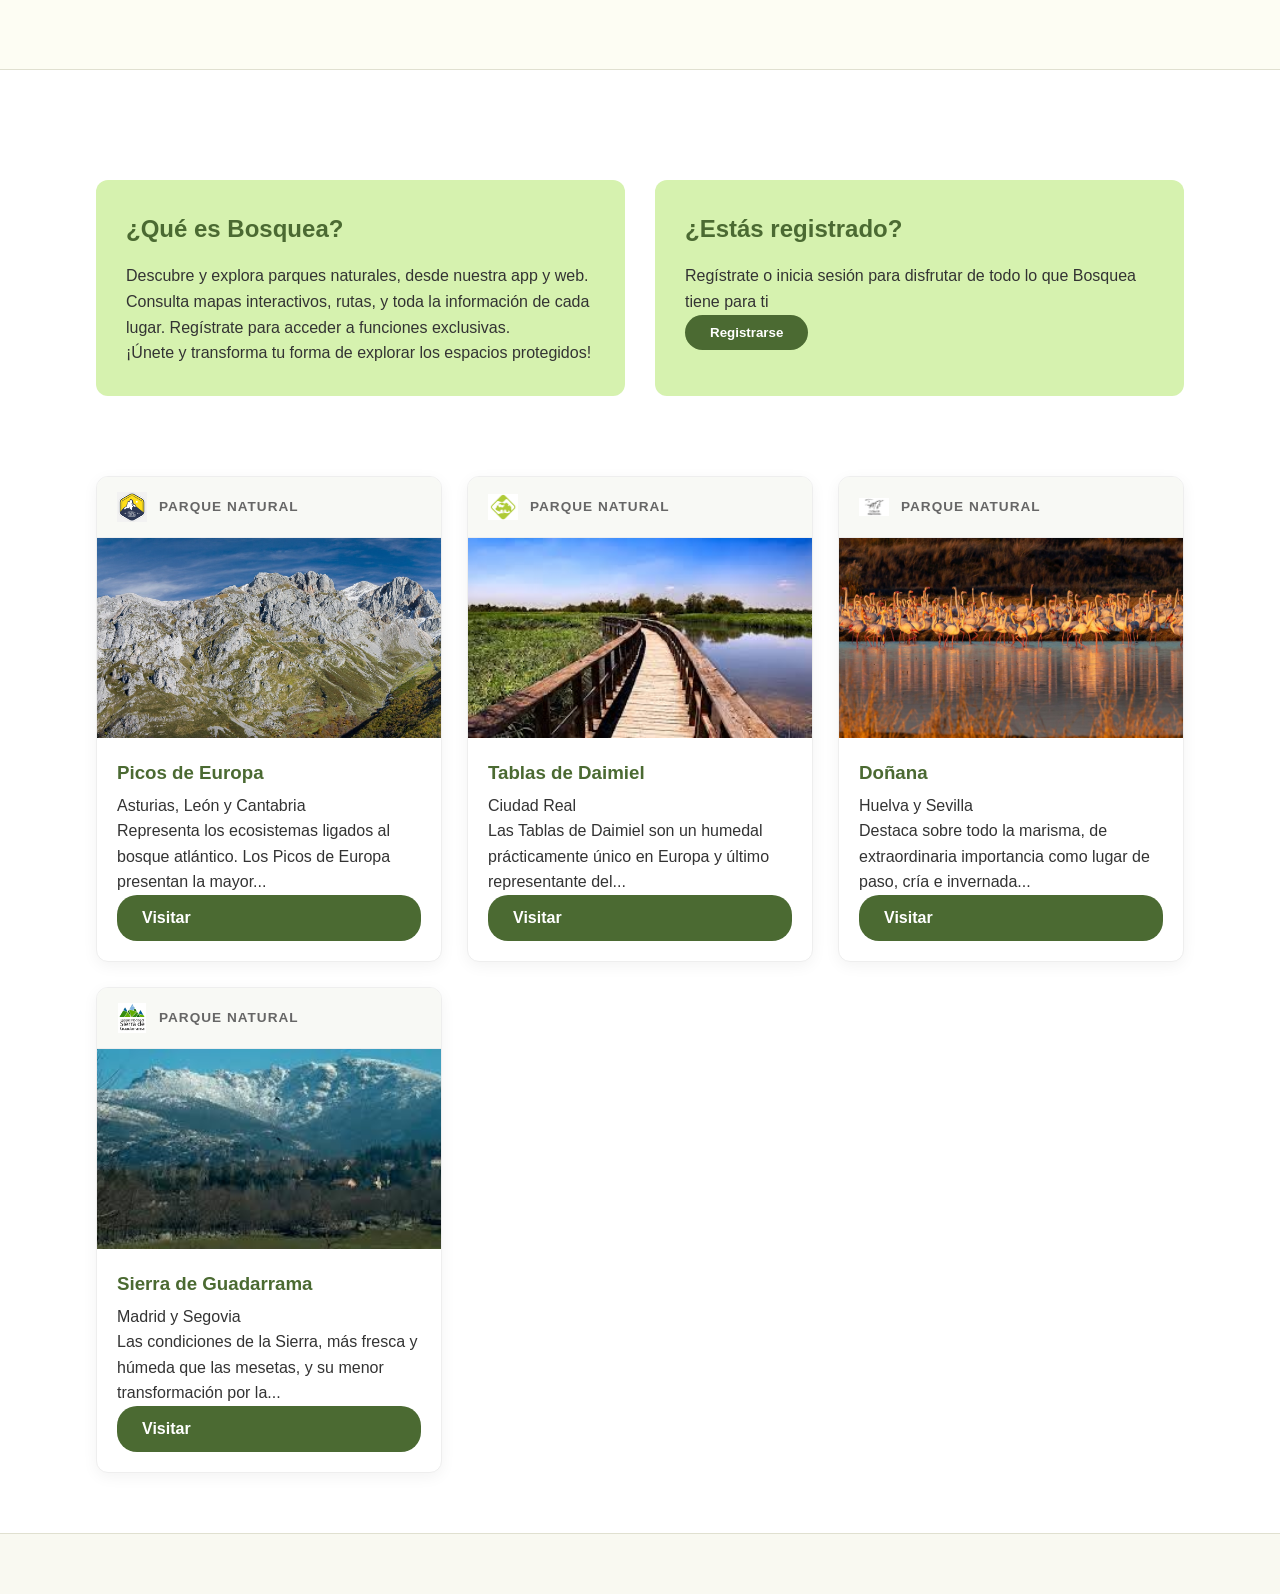
==== frontend/web/index.html @ e297b3a4 "Schema + README" ====
<!DOCTYPE html>
<html lang="es">
<head>
    <meta charset="UTF-8">
    <link rel="icon" type="image/png" href="./assets/img/logo.png">
    <meta name="viewport" content="width=device-width, initial-scale=1.0">
    <title>Bosquea - Inicio</title>
    <link rel="stylesheet" href="assets/css/style.css">
    <link rel="stylesheet" href="https://cdnjs.cloudflare.com/ajax/libs/font-awesome/6.0.0/css/all.min.css">
</head>
<body>

    <!-- El JS inyectará el contenido aquí -->
    <header class="main-header"></header>

    <!-- Contenedor donde se cargará el Hero -->
    <div class="hero-container"></div>

    <main class="content-wrapper">        

        <!-- SECCIÓN 2: INFO (Dos cajas verdes) -->
        <section class="info-container">
            <div class="info-box info-left">
                <h2>¿Qué es Bosquea?</h2>
                <p>Descubre y explora parques naturales, desde nuestra app y web. Consulta mapas interactivos, rutas, y toda la información de cada lugar. Regístrate para acceder a funciones exclusivas.</p>
                <p class="highlight">¡Únete y transforma tu forma de explorar los espacios protegidos!</p>
            </div>
            
            <div class="info-box info-right">
                <h2>¿Estás registrado?</h2>
                <p>Regístrate o inicia sesión para disfrutar de todo lo que Bosquea tiene para ti</p>
                <button class="btn-register" onclick="window.location.href='./pages/registro.html'">Registrarse</button>
            </div>
        </section>

        <!-- SECCIÓN 3: GRID DE PARQUES (Tarjetas) -->
        <section class="parks-grid">
            
            <!-- Tarjeta 1: Picos de Europa -->
            <article class="park-card" data-id="donana">
                <div class="card-header">
                    <img src="assets/img/icono_picosdeeuropa.png" alt="Icono" class="card-icon">
                    <span>Parque Natural</span>
                </div>
                <img src="./assets/img/Picos de Europa (1).jpeg" alt="Picos de Europa" class="park-img">
                <div class="card-body">
                    <h3>Picos de Europa</h3>
                    <p class="subtitle">Asturias, León y Cantabria</p>
                    <p class="excerpt">Representa los ecosistemas ligados al bosque atlántico. Los Picos de Europa presentan la mayor...</p>
                    <a href="pages/parque-detalle.html?id=donana" class="btn-visit">Visitar</a>
                </div>
            </article>

            <!-- Tarjeta 2: Tablas de Daimiel -->
            <article class="park-card" data-id="donana">
                <div class="card-header">
                    <img src="assets/img/icono_tablasdedaimiel.png" alt="Icono" class="card-icon">
                    <span>Parque Natural</span>
                </div>
                <img src="./assets/img/Tablas de Daimiel.jpeg" alt="Tablas de Daimiel" class="park-img">
                <div class="card-body">
                    <h3>Tablas de Daimiel</h3>
                    <p class="subtitle">Ciudad Real</p>
                    <p class="excerpt">Las Tablas de Daimiel son un humedal prácticamente único en Europa y último representante del...</p>
                    <a href="pages/parque-detalle.html?id=donana" class="btn-visit">Visitar</a>
                </div>
            </article>

            <!-- Tarjeta 3: Doñana -->
            <article class="park-card" data-id="donana">
                <div class="card-header">
                    <img src="assets/img/icono_doñana.png" alt="Icono" class="card-icon">
                    <span>Parque Natural</span>
                </div>
                <img src="./assets/img/Doñana.jpeg" alt="Doñana" class="park-img">
                <div class="card-body">
                    <h3>Doñana</h3>
                    <p class="subtitle">Huelva y Sevilla</p>
                    <p class="excerpt">Destaca sobre todo la marisma, de extraordinaria importancia como lugar de paso, cría e invernada...</p>
                    <a href="pages/parque-detalle.html?id=donana" class="btn-visit">Visitar</a>
                </div>
            </article>

            <!-- Tarjeta 4: Sierra de Guadarrama -->
            <article class="park-card" data-id="donana">
                <div class="card-header">
                    <img src="assets/img/icono_sierradeguadarrama.png" alt="Icono" class="card-icon">
                    <span>Parque Natural</span>
                </div>
                <img src="./assets/img/Sierra de Guadarrama.jpeg" alt="Sierra de Guadarrama" class="park-img">
                <div class="card-body">
                    <h3>Sierra de Guadarrama</h3>
                    <p class="subtitle">Madrid y Segovia</p>
                    <p class="excerpt">Las condiciones de la Sierra, más fresca y húmeda que las mesetas, y su menor transformación por la...</p>
                    <a href="pages/parque-detalle.html?id=donana" class="btn-visit">Visitar</a>
                </div>
            </article>

        </section>
    </main>

    <!-- El JS inyectará el contenido aquí -->
    <footer class="main-footer"></footer>

    <script src="assets/js/main.js"></script>
</body>
</html>
---- frontend/web/assets/css/style.css ----
/* =========================================
   1. VARIABLES Y CONFIGURACIÓN BASE
   ========================================= */
:root {
    /* Paleta de Colores - Bosquea */
    --green-dark: #4b6a32;      /* Botones y títulos */
    --green-medium: #6c8a4d;    /* Hover */
    --green-light: #d6f2af;     /* Cajas info */
    --ocre: #7a5901;            /* Detalles, pines y perfiles */
    --ocre-dark: #5d4401;       /* Hover ocre */
    --bg-crema: #fdfdf3;        /* Fondos secundarios */
    --bg-crema-dark: #e9ede0;   /* Fondos de sección */
    --bg-white: #ffffff;
    --text-main: #333;
    --text-muted: #666;
    
    /* Layout */
    --header-height: 70px;
    --max-width: 1600px;
    --border-radius: 12px;
    --shadow-soft: 0 4px 15px rgba(0,0,0,0.05);
}

* { 
    box-sizing: border-box; 
    margin: 0; 
    padding: 0; 
}

body {
    height: 100%;
    font-family: 'Segoe UI', Tahoma, Geneva, Verdana, sans-serif;
    background-color: var(--bg-white);
    color: var(--text-main);
    display: flex;
    flex-direction: column;
    min-height: 100vh;
    line-height: 1.6;
}

main {
    flex: 1 0 auto;
    /* Evita que el header fijo tape el inicio del contenido */
    margin-top: var(--header-height); 
    padding-bottom: 40px; /* Espacio de seguridad antes del footer */
}

/* Globales de enlaces y botones */
a { text-decoration: none; transition: 0.3s; }
button { cursor: pointer; transition: 0.3s; font-family: inherit; }

/* =========================================
   2. HEADER Y NAVEGACIÓN
   ========================================= */
.main-header {
    position: fixed;
    top: 0;
    width: 100%;
    height: var(--header-height);
    background: var(--bg-crema);
    display: flex;
    align-items: center;
    z-index: 1000;
    box-shadow: 0 2px 10px rgba(0,0,0,0.05);
    border-bottom: 1px solid #e0e0d0;
}

.header-container {
    width: 90%;
    max-width: var(--max-width);
    margin: 0 auto;
    display: flex;
    justify-content: space-between;
    align-items: center;
}

.logo {
    display: flex;
    align-items: center;
    gap: 15px;
}

.logo img {
    height: 90px;
    width: auto;
    background: white;
    border-radius: 50%;
    padding: 1px;
    box-shadow: 0 4px 8px rgba(0,0,0,0.1);
    transform: translateY(10px); /* Efecto logo sobresaliente */
    border: 2px solid var(--bg-crema);
}

.logo span {
    font-size: 2.2rem;
    font-weight: 300;
    letter-spacing: 4px;
    color: #444;
    text-transform: uppercase;
}

.nav-menu {
    display: flex;
    gap: 30px;
}

.nav-menu a {
    color: #555;
    font-weight: 500;
    display: flex;
    align-items: center;
    gap: 8px;
    font-size: 1.1rem;
}

.nav-menu a:hover, .nav-menu a.active {
    color: #000;
}

/* =========================================
   3. HERO Y BUSCADOR (REUTILIZABLE)
   ========================================= */
.hero-container {
    width: 80%;
    max-width: var(--max-width);
    margin: 100px auto 20px;
}

.hero-box {
    position: relative;
    width: 100%;
    height: 150px;
    background: linear-gradient(rgba(0,0,0,0.2), rgba(0,0,0,0.2)), 
                url('../img/background-hero.jpg') no-repeat center center/cover;
    border-radius: var(--border-radius);
    box-shadow: 0 10px 30px rgba(0,0,0,0.1);
    display: flex;
    justify-content: center;
    align-items: center;
    overflow: hidden;
}

/* Versión pequeña para páginas internas */
.hero-box.small-hero { height: 120px; }

.search-bar {
    background: white;
    width: 70%;
    max-width: 600px;
    padding: 12px 25px;
    border-radius: 10px;
    display: flex;
    align-items: center;
    gap: 15px;
    box-shadow: 0 4px 15px rgba(0,0,0,0.1);
}

.search-bar i { color: var(--green-dark); font-size: 1.2rem; }

.search-bar input {
    border: none;
    outline: none;
    width: 100%;
    font-size: 1.1rem;
    color: var(--text-muted);
}

/* =========================================
   4. COMPONENTES COMUNES (BOTONES Y GRIDS)
   ========================================= */
.content-wrapper {
    width: 85%;
    max-width: var(--max-width);
    margin: 0 auto;
    /* Añadimos un padding extra para que el contenido no toque los bordes en móviles */
    padding: 20px 0; 
}

.hero-container + .content-wrapper {
    margin-top: 0;
}

/* Botones principales */
.btn-primary, .btn-register, .btn-visit, .btn-view {
    background: var(--green-dark);
    color: white;
    border: none;
    padding: 10px 25px;
    border-radius: 20px;
    font-weight: 600;
    display: inline-block;
}

.btn-primary:hover, .btn-register:hover, .btn-visit:hover, .btn-view:hover {
    background: var(--green-medium);
}

/* Grid de Parques (Index) */
.parks-grid {
    display: grid;
    grid-template-columns: repeat(auto-fit, minmax(280px, 1fr));
    gap: 25px;
    padding: 40px 0;
}

.park-card {
    background: white;
    border-radius: var(--border-radius);
    overflow: hidden;
    box-shadow: var(--shadow-soft);
    border: 1px solid #eee;
    display: flex;
    flex-direction: column;
}

.park-img { width: 100%; height: 200px; object-fit: cover; }

.card-body { padding: 20px; flex-grow: 1; display: flex; flex-direction: column; }

.card-body h3 { color: var(--green-dark); margin-bottom: 5px; }

/* Ajuste de cabecera de tarjeta e iconos */
.card-header {
    padding: 15px 20px;
    display: flex;
    align-items: center;
    gap: 12px;
    background: #f8f9f5;
    border-bottom: 1px solid #eee;
}

.card-icon {
    width: 30px;  /* Tamaño controlado del logo */
    height: 30px;
    object-fit: contain;
}

.card-header span {
    font-size: 0.85rem;
    text-transform: uppercase;
    color: var(--text-muted);
    font-weight: 600;
    letter-spacing: 1px;
}

/* =========================================
   5. SECCIÓN INFO (INDEX)
   ========================================= */
.info-container {
    display: grid;
    grid-template-columns: 1fr 1fr;
    gap: 30px;
    padding: 40px 0;
}

.info-box {
    background: var(--green-light);
    padding: 30px;
    border-radius: var(--border-radius);
}

.info-box h2 { color: var(--green-dark); margin-bottom: 15px; }

/* =========================================
   SECCIÓN DETALLE DE PARQUE
   ========================================= */

/* Espaciado superior para que el header fixed no tape el título */
.detail-page {
    padding-top: 120px;
    padding-bottom: 60px;
}

.park-detail-container {
    background: var(--bg-white);
    padding: 20px;
}

/* Título con el estilo de la marca (Ocre) */
.detail-title {
    color: var(--ocre);
    font-size: 2.5rem;
    font-weight: 300;
    border-bottom: 3px solid var(--ocre);
    margin-bottom: 30px;
    padding-bottom: 10px;
    text-transform: uppercase;
    letter-spacing: 2px;
}

/* Contenedor de imagen principal */
.detail-image-container {
    width: 100%;
    height: 450px;
    border-radius: var(--border-radius);
    overflow: hidden;
    margin-bottom: 30px;
    box-shadow: var(--shadow-soft);
}

.detail-image-container img {
    width: 100%;
    height: 100%;
    object-fit: cover;
    transition: transform 0.5s ease;
}

.detail-image-container img:hover {
    transform: scale(1.02);
}

/* Texto de descripción */
.detail-description {
    font-size: 1.15rem;
    color: var(--text-main);
    line-height: 1.8;
    margin-bottom: 40px;
    text-align: justify;
}

/* Sección de Datos Técnicos */
.detail-data {
    background-color: var(--bg-crema);
    padding: 30px;
    border-radius: var(--border-radius);
    border-left: 5px solid var(--ocre);
}

.detail-data h2 {
    color: var(--green-dark);
    margin-bottom: 20px;
    font-size: 1.6rem;
}

/* Estilo de las listas de datos */
.data-list {
    list-style: none;
}

.data-list > li {
    margin-bottom: 15px;
    font-size: 1.05rem;
}

.data-list li strong {
    color: var(--ocre);
    font-weight: 600;
    margin-right: 5px;
}

/* Sub-listas (Superficie y Coordenadas) */
.data-list ul {
    list-style: none;
    margin-top: 8px;
    margin-left: 20px;
    padding-left: 15px;
    border-left: 1px dashed var(--ocre);
}

.data-list ul li {
    margin-bottom: 5px;
    position: relative;
}

.data-list ul li::before {
    content: "•";
    color: var(--ocre);
    position: absolute;
    left: -12px;
}

/* Responsivo para móviles en detalle */
@media (max-width: 768px) {
    .detail-title { font-size: 1.8rem; }
    .detail-image-container { height: 250px; }
    .detail-data { padding: 20px; }
}

/* =========================================
   6. MAPA INTERACTIVO (LEAFLET CUSTOM)
   ========================================= */
.map-section {
    width: 80%;
    max-width: var(--max-width);
    margin: 0 auto 80px;
    position: relative;
}

#map { height: 500px; border-radius: var(--border-radius); z-index: 1; }

.map-legend {
    position: absolute;
    top: 20px;
    right: 20px;
    width: 180px;
    z-index: 1000;
    background: rgba(255, 255, 255, 0.9);
    padding: 10px;
    border-radius: 8px;
    pointer-events: none;
    box-shadow: 0 2px 10px rgba(0,0,0,0.2);
}

/* Marcador personalizado de Bosquea */
.bosquea-marker { position: relative; display: flex; justify-content: center; }

.pin-shape {
    width: 30px;
    height: 30px;
    border-radius: 50% 50% 50% 0;
    background: var(--bg-crema);
    border: 3px solid var(--ocre);
    transform: rotate(-45deg);
}

.pin-number {
    position: absolute;
    top: 6px;
    width: 100%;
    text-align: center;
    color: var(--ocre);
    font-weight: bold;
    z-index: 5;
}

/* =========================================
   7. SECCIÓN RUTAS Y DETALLE
   ========================================= */
.route-item {
    background-color: var(--bg-crema);
    border: 1px solid #e2e2d0;
    border-radius: 8px;
    padding: 30px 40px;
    margin-bottom: 30px;
}

.route-title {
    color: #7a7a30;
    font-size: 1.8rem;
    margin-bottom: 25px;
}

.route-grid {
    display: grid;
    grid-template-columns: 1fr 1.2fr 1.5fr;
    gap: 20px;
}

/* Página Detalle de Parque */
.detail-page { padding-top: 120px; }

.detail-title {
    color: var(--ocre);
    font-size: 2.2rem;
    border-bottom: 3px solid var(--ocre);
    margin-bottom: 30px;
    padding-bottom: 10px;
}

.data-list li strong { text-decoration: underline; color: var(--ocre); }

/* =========================================
   8. PANEL DE PERFIL (DASHBOARD)
   ========================================= */

.profile-header {
    position: relative;
    width: 100%;
    margin-bottom: 50px; /* Espacio para que el avatar no pise el contenido inferior */
}

.profile-banner {
    height: 300px; /* Un poco más alta para lucir el paisaje */
    background-size: cover;
    background-position: center;
    border-radius: 8px; /* Pequeño redondeado como en la imagen */
    position: relative;
    display: flex;
    justify-content: center;
    align-items: center; /* Centra el nombre vertical y horizontalmente */
}

/* Capa oscura opcional para que el texto blanco se lea mejor si la foto es clara */
.profile-banner::before {
    content: "";
    position: absolute;
    top: 0; left: 0; width: 100%; height: 100%;
    background: rgba(0, 0, 0, 0.2); 
    border-radius: 8px;
}

.profile-username {
    position: relative;
    z-index: 2;
    color: white;
    font-size: 2.2rem;
    font-weight: 400;
    text-shadow: 0 2px 10px rgba(0,0,0,0.5); /* Sombra para legibilidad */
    letter-spacing: 1px;
    margin-bottom: 10px; /* Sube un poco el nombre para dejar hueco al avatar */
}

.profile-avatar-container {
    width: 160px; 
    height: 160px;
    position: absolute;
    bottom: -80px; /* Baja la mitad del círculo fuera del banner */
    left: 50%;
    transform: translateX(-50%); /* Centrado horizontal perfecto */
    border: 3px solid var(--green-dark); /* El borde verde de la imagen */
    border-radius: 50%;
    overflow: hidden;
    background: white;
    z-index: 10;
    box-shadow: 0 4px 15px rgba(0,0,0,0.2);
}

.profile-avatar {
    width: 100%;
    height: 100%;
    object-fit: cover;
    /* Si quieres el efecto blanco y negro de la imagen: */
    filter: grayscale(30%); 
}

.profile-dashboard {
    display: grid;
    grid-template-columns: 320px 1fr;
    gap: 30px;
    padding: 40px 0;
    width: 85%;
    max-width: var(--max-width);
    margin-top: 60px;
    margin: 0 auto;
}

.profile-sidebar {
    background-color: #e2e7d8;
    border-radius: 10px;
    padding: 20px 0;
    height: fit-content;
}

.sidebar-menu a {
    display: flex;
    align-items: center;
    padding: 20px 25px;
    color: var(--text-main);
    border-left: 5px solid transparent;
}

.sidebar-link {
    display: flex;
    align-items: center;
    padding: 15px 20px;
    color: var(--text-main);
    gap: 12px;
    position: relative;
}

.sidebar-link i.main-icon {
    width: 20px;
    text-align: center;
}

.sidebar-link .arrow-icon {
    margin-left: auto;
    font-size: 0.8rem;
    opacity: 0.5;
}

.sidebar-link.active {
    background: var(--bg-white);
    color: var(--ocre);
    border-left: 4px solid var(--ocre);
}

.sidebar-menu a.active {
    background-color: var(--bg-crema);
    color: var(--ocre);
    border-left: 5px solid var(--ocre);
    font-weight: 600;
}

.profile-content {
    background: var(--bg-crema-dark);
    border-radius: 10px;
    padding: 30px;
    min-height: 500px;
}

/* Comentarios del perfil */
.comment-item {
    display: flex;
    align-items: center;
    background-color: var(--bg-crema);
    border: 1px solid var(--ocre);
    border-radius: var(--border-radius);
    padding: 15px 25px;
    margin-bottom: 15px;
}

/* Lógica de visualización de secciones */
.content-section {
    display: none; /* Ocultas por defecto */
    animation: fadeInProfile 0.4s ease-out;
}

.content-section.active {
    display: block; /* Solo se ve la activa */
}

/* Cabeceras de sección dentro del perfil */
.section-header {
    display: flex;
    justify-content: space-between;
    align-items: center;
    margin-bottom: 25px;
    border-bottom: 2px solid var(--green-light);
    padding-bottom: 10px;
}

.count-badge {
    background: var(--green-dark);
    color: white;
    padding: 4px 12px;
    border-radius: 15px;
    font-size: 0.9rem;
}

/* Mini Cards de Deseados/Visitados */
.mini-parks-grid {
    display: grid;
    grid-template-columns: repeat(auto-fill, minmax(240px, 1fr));
    gap: 20px;
}

.mini-park-card {
    background: white;
    border-radius: 10px;
    overflow: hidden;
    box-shadow: 0 2px 8px rgba(0,0,0,0.06);
}

.card-img-wrapper img {
    width: 100%;
    height: 120px;
    object-fit: cover;
}

.card-info { padding: 15px; }
.card-info h3 { font-size: 1.1rem; color: var(--green-dark); }
.card-info p { font-size: 0.85rem; color: var(--text-muted); margin-bottom: 10px; }

.card-actions {
    display: flex;
    justify-content: space-between;
    align-items: center;
}

.btn-remove {
    background: none;
    border: none;
    color: #cc0000;
    font-size: 1.1rem;
    transition: 0.2s;
}

.btn-remove:hover { transform: scale(1.2); }

/* =========================================
   9. FORMULARIOS (REGISTRO Y REPORTES)
   ========================================= */

/* Fondo general para la página de registro */
.register-bg {
    background-color: var(--bg-crema-dark);
    display: flex;
    justify-content: center;
    padding: 60px 0;
}

/* Tarjeta contenedora */
.register-card {
    background: var(--bg-crema);
    width: 95%;
    max-width: 900px;
    padding: 50px;
    border-radius: var(--border-radius);
    box-shadow: var(--shadow-soft);
}

.register-title {
    color: var(--green-dark);
    text-align: center;
    margin-bottom: 40px;
    font-size: 2.2rem;
}

/* Estructura en Grid para el Registro */
.grid-form {
    display: grid;
    grid-template-columns: 1fr 1fr;
    gap: 20px 40px;
}

.form-group {
    display: flex;
    flex-direction: column;
    gap: 8px;
    margin-bottom: 15px;
}

.form-group label {
    font-weight: 600;
    color: var(--text-main);
}

/* Campos de entrada con Iconos */
.input-container, .input-with-icon {
    position: relative;
    display: flex;
    align-items: center;
}

.input-container input, 
.input-with-icon input, 
.report-form textarea {
    width: 100%;
    padding: 12px 15px 12px 50px; /* Espacio para el icono a la izquierda */
    border: 1px solid var(--ocre);
    border-radius: 8px;
    font-size: 1rem;
    background-color: white;
    transition: border-color 0.3s;
}

.input-container input:focus, .report-form textarea:focus {
    outline: none;
    border-color: var(--green-dark);
}

/* Posicionamiento de iconos */
.input-icon, .input-with-icon i {
    position: absolute;
    left: 15px;
    color: var(--ocre);
    font-size: 1.2rem;
    pointer-events: none;
}

/* Icono del ojo (Password) - Se posiciona a la derecha */
.eye-icon {
    position: absolute;
    right: 15px;
    color: var(--ocre);
    cursor: pointer;
    z-index: 5;
}

/* Zona de Subida de Archivos (Drag & Drop) */
.drop-zone, .file-drop-area {
    border: 2px dashed var(--ocre);
    border-radius: 12px;
    padding: 30px;
    text-align: center;
    background: white;
    transition: 0.3s;
    cursor: pointer;
}

.drop-zone:hover, .file-drop-area:hover {
    background: var(--bg-crema-dark);
    border-color: var(--green-dark);
}

.drop-zone i, .file-drop-area i {
    font-size: 2.5rem;
    color: var(--ocre);
    margin-bottom: 10px;
}

/* Botones */
.btn-submit-report, .btn-submit-register {
    grid-column: span 2; /* En el registro ocupa las dos columnas */
    width: 100%;
    background-color: var(--ocre);
    color: white;
    border: none;
    padding: 16px;
    border-radius: 12px;
    font-size: 1.2rem;
    font-weight: 600;
    cursor: pointer;
    margin-top: 20px;
    transition: 0.3s;
}

.btn-submit-report:hover, .btn-submit-register:hover {
    background-color: var(--ocre-dark);
    transform: translateY(-2px);
}

/* Ocupar fila completa en el grid */
.full-row {
    grid-column: span 2;
}

/* =========================================
   10. FOOTER Y RESPONSIVE
   ========================================= */
.main-footer {
    padding: 30px 5%;
    background-color: #f9f9f1;
    border-top: 1px solid #e0e0d0;
}

.footer-container {
    max-width: 1200px;
    margin: 0 auto;
    display: flex;
    justify-content: space-between;
    align-items: center;
}

/* --- MEDIA QUERIES OPTIMIZADAS --- */
@media (max-width: 1024px) {
    .info-container, .profile-dashboard { grid-template-columns: 1fr; }
    .route-grid { grid-template-columns: 1fr 1fr; }
}

@media (max-width: 768px) {
    .header-container { flex-direction: column; gap: 15px; }
    .main-header { height: auto; padding: 15px 0; position: relative; }
    .nav-menu { gap: 15px; flex-wrap: wrap; justify-content: center; }
    .hero-container { width: 95%; margin-top: 20px; }
    .grid-form { grid-template-columns: 1fr; }
    .footer-container { flex-direction: column; text-align: center; gap: 30px; }
    .grid-form { grid-template-columns: 1fr; }
    .full-row, .btn-submit-register { grid-column: span 1; }
    .register-card { padding: 30px 20px; }
}

@keyframes fadeInProfile {
    from { opacity: 0; transform: translateY(10px); }
    to { opacity: 1; transform: translateY(0); }
}
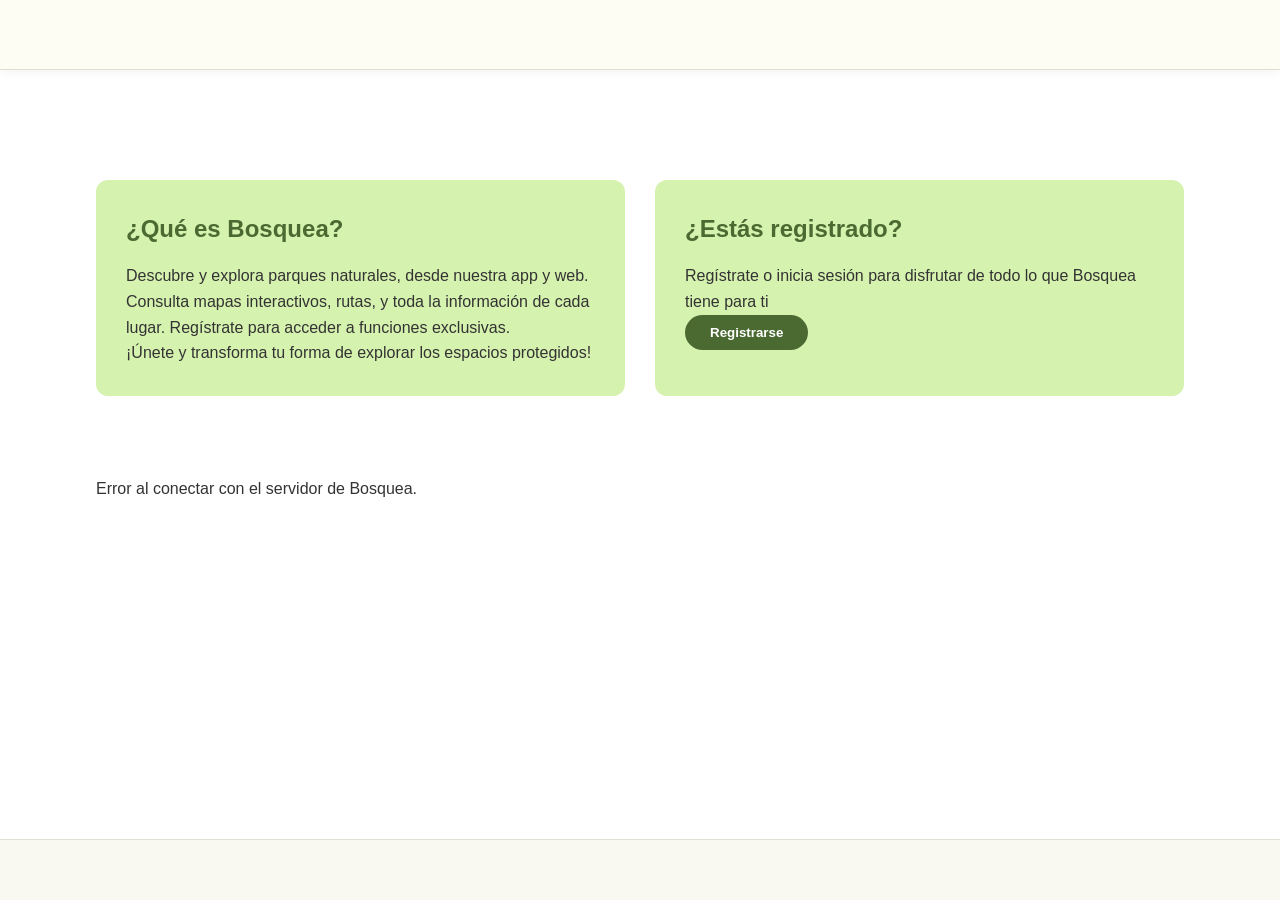
==== commit 4eb04a11: "WEB dinamica + Movil con API" ====
--- a/frontend/web/index.html
+++ b/frontend/web/index.html
@@ -1,5 +1,6 @@
 <!DOCTYPE html>
 <html lang="es">
+
 <head>
     <meta charset="UTF-8">
     <link rel="icon" type="image/png" href="./assets/img/logo.png">
@@ -8,6 +9,7 @@
     <link rel="stylesheet" href="assets/css/style.css">
     <link rel="stylesheet" href="https://cdnjs.cloudflare.com/ajax/libs/font-awesome/6.0.0/css/all.min.css">
 </head>
+
 <body>
 
     <!-- El JS inyectará el contenido aquí -->
@@ -16,16 +18,17 @@
     <!-- Contenedor donde se cargará el Hero -->
     <div class="hero-container"></div>
 
-    <main class="content-wrapper">        
+    <main class="content-wrapper">
 
         <!-- SECCIÓN 2: INFO (Dos cajas verdes) -->
         <section class="info-container">
             <div class="info-box info-left">
                 <h2>¿Qué es Bosquea?</h2>
-                <p>Descubre y explora parques naturales, desde nuestra app y web. Consulta mapas interactivos, rutas, y toda la información de cada lugar. Regístrate para acceder a funciones exclusivas.</p>
+                <p>Descubre y explora parques naturales, desde nuestra app y web. Consulta mapas interactivos, rutas, y
+                    toda la información de cada lugar. Regístrate para acceder a funciones exclusivas.</p>
                 <p class="highlight">¡Únete y transforma tu forma de explorar los espacios protegidos!</p>
             </div>
-            
+
             <div class="info-box info-right">
                 <h2>¿Estás registrado?</h2>
                 <p>Regístrate o inicia sesión para disfrutar de todo lo que Bosquea tiene para ti</p>
@@ -34,74 +37,17 @@
         </section>
 
         <!-- SECCIÓN 3: GRID DE PARQUES (Tarjetas) -->
-        <section class="parks-grid">
-            
-            <!-- Tarjeta 1: Picos de Europa -->
-            <article class="park-card" data-id="donana">
-                <div class="card-header">
-                    <img src="assets/img/icono_picosdeeuropa.png" alt="Icono" class="card-icon">
-                    <span>Parque Natural</span>
-                </div>
-                <img src="./assets/img/Picos de Europa (1).jpeg" alt="Picos de Europa" class="park-img">
-                <div class="card-body">
-                    <h3>Picos de Europa</h3>
-                    <p class="subtitle">Asturias, León y Cantabria</p>
-                    <p class="excerpt">Representa los ecosistemas ligados al bosque atlántico. Los Picos de Europa presentan la mayor...</p>
-                    <a href="pages/parque-detalle.html?id=donana" class="btn-visit">Visitar</a>
-                </div>
-            </article>
+        <section class="parques-grid" id="contenedor-parques">
+            <p class="loading">Cargando parques naturales...</p>
+        </section>
 
-            <!-- Tarjeta 2: Tablas de Daimiel -->
-            <article class="park-card" data-id="donana">
-                <div class="card-header">
-                    <img src="assets/img/icono_tablasdedaimiel.png" alt="Icono" class="card-icon">
-                    <span>Parque Natural</span>
-                </div>
-                <img src="./assets/img/Tablas de Daimiel.jpeg" alt="Tablas de Daimiel" class="park-img">
-                <div class="card-body">
-                    <h3>Tablas de Daimiel</h3>
-                    <p class="subtitle">Ciudad Real</p>
-                    <p class="excerpt">Las Tablas de Daimiel son un humedal prácticamente único en Europa y último representante del...</p>
-                    <a href="pages/parque-detalle.html?id=donana" class="btn-visit">Visitar</a>
-                </div>
-            </article>
-
-            <!-- Tarjeta 3: Doñana -->
-            <article class="park-card" data-id="donana">
-                <div class="card-header">
-                    <img src="assets/img/icono_doñana.png" alt="Icono" class="card-icon">
-                    <span>Parque Natural</span>
-                </div>
-                <img src="./assets/img/Doñana.jpeg" alt="Doñana" class="park-img">
-                <div class="card-body">
-                    <h3>Doñana</h3>
-                    <p class="subtitle">Huelva y Sevilla</p>
-                    <p class="excerpt">Destaca sobre todo la marisma, de extraordinaria importancia como lugar de paso, cría e invernada...</p>
-                    <a href="pages/parque-detalle.html?id=donana" class="btn-visit">Visitar</a>
-                </div>
-            </article>
-
-            <!-- Tarjeta 4: Sierra de Guadarrama -->
-            <article class="park-card" data-id="donana">
-                <div class="card-header">
-                    <img src="assets/img/icono_sierradeguadarrama.png" alt="Icono" class="card-icon">
-                    <span>Parque Natural</span>
-                </div>
-                <img src="./assets/img/Sierra de Guadarrama.jpeg" alt="Sierra de Guadarrama" class="park-img">
-                <div class="card-body">
-                    <h3>Sierra de Guadarrama</h3>
-                    <p class="subtitle">Madrid y Segovia</p>
-                    <p class="excerpt">Las condiciones de la Sierra, más fresca y húmeda que las mesetas, y su menor transformación por la...</p>
-                    <a href="pages/parque-detalle.html?id=donana" class="btn-visit">Visitar</a>
-                </div>
-            </article>
-
-        </section>
     </main>
 
     <!-- El JS inyectará el contenido aquí -->
     <footer class="main-footer"></footer>
 
-    <script src="assets/js/main.js"></script>
+    <script src="./assets/js/main.js"></script>
+    <script src="./assets/js/parques.js"></script>
 </body>
+
 </html>
--- a/frontend/web/assets/css/style.css
+++ b/frontend/web/assets/css/style.css
@@ -131,7 +131,7 @@
     width: 100%;
     height: 150px;
     background: linear-gradient(rgba(0,0,0,0.2), rgba(0,0,0,0.2)), 
-                url('../img/background-hero.jpg') no-repeat center center/cover;
+                url('https://raw.githubusercontent.com/MssMunroe/Bosquea/refs/heads/main/frontend/web/assets/img/background-hero.jpg') no-repeat center center/cover;
     border-radius: var(--border-radius);
     box-shadow: 0 10px 30px rgba(0,0,0,0.1);
     display: flex;
@@ -196,7 +196,7 @@
 }
 
 /* Grid de Parques (Index) */
-.parks-grid {
+.parques-grid {
     display: grid;
     grid-template-columns: repeat(auto-fit, minmax(280px, 1fr));
     gap: 25px;
@@ -628,8 +628,88 @@
     font-size: 0.9rem;
 }
 
+.login-wrapper {
+    display: flex;
+    justify-content: center;
+    align-items: center;
+    
+    /* AJUSTE AQUÍ: Dale espacio respecto al techo */
+    min-height: calc(100vh - 80px); /* 80px suele ser la altura media de un header */
+    padding-top: 80px; 
+    
+    background-color: #f9fbf7;
+    box-sizing: border-box; /* Importante para que el padding no sume tamaño extra */
+}
+
+.login-box {
+    width: 100%;
+    max-width: 350px;
+    text-align: center;
+}
+
+.input-group {
+    display: flex;
+    align-items: center;
+    background: white;
+    border: 2px solid #6b8e61; /* Verde de la imagen */
+    border-radius: 30px;
+    padding: 12px 20px;
+    margin-bottom: 20px;
+}
+
+.input-group i {
+    color: #6b8e61;
+    margin-right: 15px;
+}
+
+.input-group input {
+    border: none;
+    outline: none;
+    width: 100%;
+    font-size: 16px;
+    color: #555;
+}
+
+.btn-login-main {
+    background-color: #4b6a32; /* Verde oscuro del botón */
+    color: white;
+    width: 100%;
+    padding: 15px;
+    border-radius: 35px;
+    border: none;
+    font-size: 18px;
+    font-weight: bold;
+    cursor: pointer;
+    margin-top: 10px;
+}
+
+.divider {
+    display: flex;
+    align-items: center;
+    margin: 30px 0;
+}
+
+.divider::before, .divider::after {
+    content: "";
+    flex: 1;
+    height: 1px;
+    background: #ccc;
+}
+
+.divider span {
+    padding: 0 10px;
+    color: #888;
+}
+
+.social-icons i {
+    font-size: 30px;
+    margin: 0 15px;
+    color: #4b6a32;
+    cursor: pointer;
+}
+
 /* Mini Cards de Deseados/Visitados */
-.mini-parks-grid {
+.mini-parques-grid {
     display: grid;
     grid-template-columns: repeat(auto-fill, minmax(240px, 1fr));
     gap: 20px;
@@ -658,15 +738,30 @@
     align-items: center;
 }
 
-.btn-remove {
+.logout-style {
+    margin-top: auto; /* Empuja el botón hacia abajo si el sidebar es flex */
+    color: #d9534f !important; /* Color rojizo para indicar salida */
+    border: none;
     background: none;
-    border: none;
-    color: #cc0000;
-    font-size: 1.1rem;
-    transition: 0.2s;
-}
-
-.btn-remove:hover { transform: scale(1.2); }
+    width: 100%;
+    cursor: pointer;
+    text-align: left;
+    padding: 15px 20px;
+    display: flex;
+    align-items: center;
+    font-family: inherit;
+    font-size: inherit;
+}
+
+.logout-style:hover {
+    background-color: #fff1f0; /* Un fondo rosado suave al pasar el ratón */
+    color: #c9302c !important;
+}
+
+.sidebar-footer {
+    border-top: 1px solid #eee;
+    margin-top: 20px;
+}
 
 /* =========================================
    9. FORMULARIOS (REGISTRO Y REPORTES)
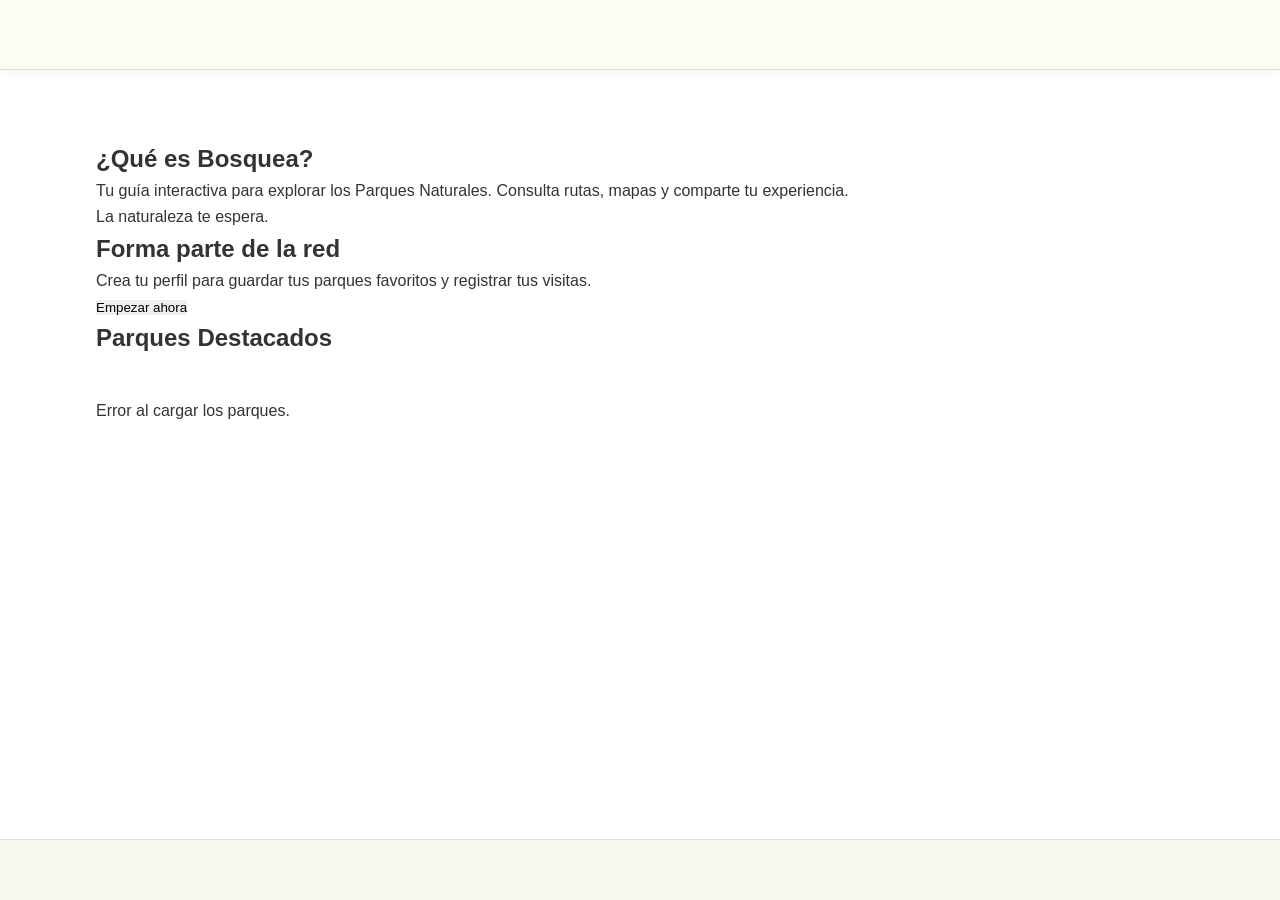
==== commit f85c59d1: "WEB totalmente dinamica" ====
--- a/frontend/web/index.html
+++ b/frontend/web/index.html
@@ -1,53 +1,42 @@
 <!DOCTYPE html>
 <html lang="es">
-
 <head>
     <meta charset="UTF-8">
-    <link rel="icon" type="image/png" href="./assets/img/logo.png">
     <meta name="viewport" content="width=device-width, initial-scale=1.0">
-    <title>Bosquea - Inicio</title>
+    <title>Bosquea - Explora la Naturaleza</title>
+    <link rel="icon" type="image/png" href="https://raw.githubusercontent.com/MssMunroe/Bosquea/refs/heads/main/frontend/web/assets/img/logo.png">
     <link rel="stylesheet" href="assets/css/style.css">
     <link rel="stylesheet" href="https://cdnjs.cloudflare.com/ajax/libs/font-awesome/6.0.0/css/all.min.css">
 </head>
-
 <body>
 
-    <!-- El JS inyectará el contenido aquí -->
     <header class="main-header"></header>
-
-    <!-- Contenedor donde se cargará el Hero -->
     <div class="hero-container"></div>
 
     <main class="content-wrapper">
-
-        <!-- SECCIÓN 2: INFO (Dos cajas verdes) -->
-        <section class="info-container">
-            <div class="info-box info-left">
+        <section class="info-section">
+            <div class="info-box info-intro">
                 <h2>¿Qué es Bosquea?</h2>
-                <p>Descubre y explora parques naturales, desde nuestra app y web. Consulta mapas interactivos, rutas, y
-                    toda la información de cada lugar. Regístrate para acceder a funciones exclusivas.</p>
-                <p class="highlight">¡Únete y transforma tu forma de explorar los espacios protegidos!</p>
+                <p>Tu guía interactiva para explorar los Parques Naturales. Consulta rutas, mapas y comparte tu experiencia.</p>
+                <p class="highlight">La naturaleza te espera.</p>
             </div>
 
-            <div class="info-box info-right">
-                <h2>¿Estás registrado?</h2>
-                <p>Regístrate o inicia sesión para disfrutar de todo lo que Bosquea tiene para ti</p>
-                <button class="btn-register" onclick="window.location.href='./pages/registro.html'">Registrarse</button>
+            <div class="info-box info-cta">
+                <h2>Forma parte de la red</h2>
+                <p>Crea tu perfil para guardar tus parques favoritos y registrar tus visitas.</p>
+                <button class="btn-main-action" onclick="window.location.href='./pages/registro.html'">Empezar ahora</button>
             </div>
         </section>
 
-        <!-- SECCIÓN 3: GRID DE PARQUES (Tarjetas) -->
+        <h2 class="section-title">Parques Destacados</h2>
         <section class="parques-grid" id="contenedor-parques">
-            <p class="loading">Cargando parques naturales...</p>
+            <p class="loading">Buscando parques...</p>
         </section>
-
     </main>
 
-    <!-- El JS inyectará el contenido aquí -->
     <footer class="main-footer"></footer>
 
     <script src="./assets/js/main.js"></script>
     <script src="./assets/js/parques.js"></script>
 </body>
-
 </html>
--- a/frontend/web/assets/css/style.css
+++ b/frontend/web/assets/css/style.css
@@ -1,34 +1,21 @@
 /* =========================================
-   1. VARIABLES Y CONFIGURACIÓN BASE
+   1. CONFIGURACIÓN BASE Y VARIABLES
    ========================================= */
 :root {
-    /* Paleta de Colores - Bosquea */
-    --green-dark: #4b6a32;      /* Botones y títulos */
-    --green-medium: #6c8a4d;    /* Hover */
-    --green-light: #d6f2af;     /* Cajas info */
-    --ocre: #7a5901;            /* Detalles, pines y perfiles */
-    --ocre-dark: #5d4401;       /* Hover ocre */
-    --bg-crema: #fdfdf3;        /* Fondos secundarios */
-    --bg-crema-dark: #e9ede0;   /* Fondos de sección */
-    --bg-white: #ffffff;
-    --text-main: #333;
-    --text-muted: #666;
+    /* Paleta de Colores */
+    --green-dark: #4b6a32;      --green-medium: #6c8a4d;    --green-light: #d6f2af;
+    --ocre: #7a5901;            --ocre-dark: #5d4401;       --bg-crema: #fdfdf3;
+    --bg-crema-dark: #e9ede0;   --bg-white: #ffffff;
+    --text-main: #333;          --text-muted: #666;
     
     /* Layout */
-    --header-height: 70px;
-    --max-width: 1600px;
-    --border-radius: 12px;
-    --shadow-soft: 0 4px 15px rgba(0,0,0,0.05);
-}
-
-* { 
-    box-sizing: border-box; 
-    margin: 0; 
-    padding: 0; 
-}
+    --header-height: 70px;      --max-width: 1600px;
+    --border-radius: 12px;      --shadow-soft: 0 4px 15px rgba(0,0,0,0.05);
+}
+
+* { box-sizing: border-box; margin: 0; padding: 0; }
 
 body {
-    height: 100%;
     font-family: 'Segoe UI', Tahoma, Geneva, Verdana, sans-serif;
     background-color: var(--bg-white);
     color: var(--text-main);
@@ -40,900 +27,485 @@
 
 main {
     flex: 1 0 auto;
-    /* Evita que el header fijo tape el inicio del contenido */
     margin-top: var(--header-height); 
-    padding-bottom: 40px; /* Espacio de seguridad antes del footer */
-}
-
-/* Globales de enlaces y botones */
+    padding-bottom: 40px;
+}
+
 a { text-decoration: none; transition: 0.3s; }
-button { cursor: pointer; transition: 0.3s; font-family: inherit; }
-
-/* =========================================
-   2. HEADER Y NAVEGACIÓN
+button { cursor: pointer; transition: 0.3s; font-family: inherit; border: none; }
+
+/* =========================================
+   2. NAVEGACIÓN (HEADER)
    ========================================= */
 .main-header {
     position: fixed;
-    top: 0;
-    width: 100%;
-    height: var(--header-height);
+    top: 0; width: 100%; height: var(--header-height);
     background: var(--bg-crema);
-    display: flex;
-    align-items: center;
+    display: flex; align-items: center;
     z-index: 1000;
     box-shadow: 0 2px 10px rgba(0,0,0,0.05);
     border-bottom: 1px solid #e0e0d0;
+    transition: all 0.3s ease;
+}
+
+.main-header.scrolled {
+    background: rgba(255, 255, 255, 0.95);
+    box-shadow: 0 4px 15px rgba(0,0,0,0.1);
+    padding: 10px 0; /* Un poco más estrecho al hacer scroll */
 }
 
 .header-container {
-    width: 90%;
-    max-width: var(--max-width);
-    margin: 0 auto;
+    width: 90%; max-width: var(--max-width); margin: 0 auto;
+    display: flex; justify-content: space-between; align-items: center;
+}
+
+.logo { display: flex; align-items: center; gap: 15px; }
+.logo img {
+    height: 90px; background: white; border-radius: 50%; padding: 1px;
+    box-shadow: 0 4px 8px rgba(0,0,0,0.1); transform: translateY(10px);
+    border: 2px solid var(--bg-crema);
+}
+
+.logo span {
+    font-size: 2.2rem; font-weight: 300; letter-spacing: 4px;
+    color: #444; text-transform: uppercase;
+}
+
+.nav-menu { display: flex; gap: 30px; }
+.nav-menu a {
+    color: #555; font-weight: 500; display: flex; align-items: center; gap: 8px;
+}
+.nav-menu a:hover, .nav-menu a.active { color: #000; }
+
+/* =========================================
+   3. COMPONENTES REUTILIZABLES (HERO, BOTONES, INPUTS)
+   ========================================= */
+/* Hero & Search */
+.hero-container { width: 80%; max-width: var(--max-width); margin: 100px auto 20px; }
+.hero-box {
+    position: relative; width: 100%; height: 150px;
+    background: linear-gradient(rgba(0,0,0,0.2), rgba(0,0,0,0.2)), 
+                url('https://raw.githubusercontent.com/MssMunroe/Bosquea/refs/heads/main/frontend/web/assets/img/background-hero.jpg') no-repeat center center/cover;
+    border-radius: var(--border-radius); display: flex; justify-content: center; align-items: center;
+}
+.hero-box.small-hero { height: 120px; }
+
+.search-bar {
+    background: white; width: 70%; max-width: 600px; padding: 12px 25px;
+    border-radius: 10px; display: flex; align-items: center; gap: 15px;
+    box-shadow: 0 4px 15px rgba(0,0,0,0.1);
+}
+.search-bar input { border: none; outline: none; width: 100%; font-size: 1.1rem; }
+
+/* Botones */
+.btn-primary, .btn-register, .btn-visit, .btn-view {
+    background: var(--green-dark); color: white;
+    padding: 10px 25px; border-radius: 20px; font-weight: 600; display: inline-block;
+}
+.btn-primary:hover, .btn-register:hover, .btn-visit:hover, .btn-view:hover { background: var(--green-medium); }
+
+.btn-submit-main {
+    background-color: var(--ocre); color: white; width: 100%;
+    padding: 16px; border-radius: 12px; font-size: 1.2rem; font-weight: 600;
+}
+.btn-submit-main:hover { background-color: var(--ocre-dark); transform: translateY(-2px); }
+
+/* Inputs con Icono */
+.input-with-icon { position: relative; display: flex; align-items: center; }
+.input-with-icon input {
+    width: 100%; padding: 12px 15px 12px 50px;
+    border: 1px solid var(--ocre); border-radius: 8px; background: white;
+}
+.input-with-icon i:not(.eye-icon) { position: absolute; left: 15px; color: var(--ocre); }
+.eye-icon { position: absolute; right: 15px; color: var(--ocre); cursor: pointer; }
+
+/* =========================================
+   4. GRIDS Y TARJETAS (PARQUES)
+   ========================================= */
+.content-wrapper { width: 85%; max-width: var(--max-width); margin: 0 auto; padding: 20px 0; }
+
+.parques-grid {
+    display: grid; grid-template-columns: repeat(auto-fit, minmax(280px, 1fr));
+    gap: 25px; padding: 40px 0;
+}
+
+.park-card {
+    background: white; border-radius: var(--border-radius); overflow: hidden;
+    box-shadow: var(--shadow-soft); border: 1px solid #eee; display: flex; flex-direction: column;
+}
+
+.park-img { width: 100%; height: 200px; object-fit: cover; }
+.card-body { padding: 20px; flex-grow: 1; }
+.card-header {
+    padding: 15px 20px; display: flex; align-items: center; gap: 12px;
+    background: #f8f9f5; border-bottom: 1px solid #eee;
+}
+.card-icon { width: 30px; height: 30px; object-fit: contain; }
+
+/* Favoritos */
+.fav-button { background: none; font-size: 1.8rem; color: #ccc; }
+.fav-button:hover { transform: scale(1.2); }
+#heart-icon.fas { color: #e74c3c; }
+#heart-icon.active { animation: pulse 0.3s linear; }
+
+@keyframes pulse { 50% { transform: scale(1.4); } }
+
+/* =========================================
+   5. DETALLE DE PARQUE Y RUTAS
+   ========================================= */
+.detail-page { padding-top: 120px; padding-bottom: 60px; }
+
+.detail-title {
+    color: var(--ocre); font-size: 2.5rem; font-weight: 300;
+    border-bottom: 3px solid var(--ocre); margin-bottom: 30px;
+    text-transform: uppercase; letter-spacing: 2px;
+}
+
+.detail-image-container {
+    width: 100%; height: 450px; border-radius: var(--border-radius);
+    overflow: hidden; margin-bottom: 30px; box-shadow: var(--shadow-soft);
+}
+.detail-image-container img { width: 100%; height: 100%; object-fit: cover; transition: 0.5s; }
+
+.detail-data {
+    background-color: var(--bg-crema); padding: 30px;
+    border-radius: var(--border-radius); border-left: 5px solid var(--ocre);
+}
+
+.data-list { list-style: none; }
+.data-list li strong { color: var(--ocre); font-weight: 600; text-decoration: underline; }
+
+.route-item {
+    background-color: var(--bg-crema); border: 1px solid #e2e2d0;
+    border-radius: 8px; padding: 30px 40px; margin-bottom: 30px;
+}
+.route-grid { display: grid; grid-template-columns: 1fr 1.2fr 1.5fr; gap: 20px; }
+
+/* =========================================
+   6. PERFIL DE USUARIO (DASHBOARD)
+   ========================================= */
+.profile-header { position: relative; width: 100%; margin-bottom: 50px; }
+.profile-banner {
+    height: 300px; background-size: cover; background-position: center;
+    border-radius: 8px; position: relative; display: flex; justify-content: center; align-items: center;
+}
+.profile-banner::before {
+    content: ""; position: absolute; top: 0; left: 0; width: 100%; height: 100%;
+    background: rgba(0, 0, 0, 0.2); border-radius: 8px;
+}
+
+.profile-avatar-container {
+    width: 160px; height: 160px; position: absolute; bottom: -80px; left: 50%;
+    transform: translateX(-50%); border: 3px solid var(--green-dark);
+    border-radius: 50%; overflow: hidden; background: white; z-index: 10;
+}
+
+.profile-dashboard {
+    display: grid; grid-template-columns: 320px 1fr; gap: 30px;
+    padding: 40px 0; width: 85%; max-width: var(--max-width); margin: 60px auto 0;
+}
+
+.profile-sidebar { background-color: #e2e7d8; border-radius: 10px; padding: 20px 0; height: fit-content; }
+.sidebar-link {
+    display: flex; align-items: center; padding: 15px 20px;
+    color: var(--text-main); gap: 12px; border-left: 4px solid transparent;
+}
+.sidebar-link.active { background: var(--bg-white); color: var(--ocre); border-left-color: var(--ocre); }
+
+/* Oculta todas por defecto */
+.content-section {
+    display: none;
+}
+
+/* Muestra solo la que tiene la clase active */
+.content-section.active {
+    display: block; /* o grid, o flex */
+}
+
+.logout-style { color: #d9534f !important; border-top: 1px solid #eee; margin-top: 20px; width: 100%; padding: 15px 20px; }
+.logout-style:hover { background-color: #fff1f0; }
+
+/* --- Estructura Principal del Admin --- */
+.admin-dashboard {
+    display: flex;
+    min-height: 80vh;
+    background-color: #f4f7f6;
+    border-radius: 12px;
+    overflow: hidden;
+    margin: 20px 0;
+    box-shadow: 0 4px 15px rgba(0,0,0,0.1);
+}
+
+/* --- Sidebar (Menú Lateral) --- */
+.admin-dashboard .sidebar {
+    width: 260px;
+    background-color: #2c3e50;
+    color: white;
+    padding: 20px;
+    display: flex;
+    flex-direction: column;
+}
+
+.admin-dashboard .sidebar h2 {
+    font-size: 1.2rem;
+    margin-bottom: 30px;
+    padding-bottom: 10px;
+    border-bottom: 1px solid #34495e;
+    text-align: center;
+    color: #27ae60; /* Color corporativo */
+}
+
+.admin-dashboard nav {
+    flex-grow: 1;
+}
+
+/* --- Enlaces del Menú --- */
+.admin-dashboard .sidebar-link {
+    display: block;
+    color: #bdc3c7;
+    text-decoration: none;
+    padding: 12px 15px;
+    margin-bottom: 8px;
+    border-radius: 8px;
+    transition: all 0.3s ease;
+    cursor: pointer;
+}
+
+.admin-dashboard .sidebar-link:hover {
+    background-color: #34495e;
+    color: white;
+}
+
+.admin-dashboard .sidebar-link.active {
+    background-color: #27ae60;
+    color: white;
+    font-weight: bold;
+}
+
+/* --- Área de Contenido --- */
+.admin-content {
+    flex-grow: 1;
+    padding: 30px;
+    background-color: white;
+}
+
+.admin-header-row {
     display: flex;
     justify-content: space-between;
     align-items: center;
-}
-
-.logo {
-    display: flex;
-    align-items: center;
-    gap: 15px;
-}
-
-.logo img {
-    height: 90px;
-    width: auto;
-    background: white;
-    border-radius: 50%;
-    padding: 1px;
-    box-shadow: 0 4px 8px rgba(0,0,0,0.1);
-    transform: translateY(10px); /* Efecto logo sobresaliente */
-    border: 2px solid var(--bg-crema);
-}
-
-.logo span {
-    font-size: 2.2rem;
-    font-weight: 300;
-    letter-spacing: 4px;
-    color: #444;
-    text-transform: uppercase;
-}
-
-.nav-menu {
-    display: flex;
-    gap: 30px;
-}
-
-.nav-menu a {
-    color: #555;
-    font-weight: 500;
-    display: flex;
-    align-items: center;
-    gap: 8px;
-    font-size: 1.1rem;
-}
-
-.nav-menu a:hover, .nav-menu a.active {
-    color: #000;
-}
-
-/* =========================================
-   3. HERO Y BUSCADOR (REUTILIZABLE)
-   ========================================= */
-.hero-container {
-    width: 80%;
-    max-width: var(--max-width);
-    margin: 100px auto 20px;
-}
-
-.hero-box {
-    position: relative;
+    margin-bottom: 25px;
+}
+
+/* --- Tarjetas de Informe (XML / Excel) --- */
+.admin-card {
+    background: #fff;
+    padding: 25px;
+    border-radius: 10px;
+    border: 1px solid #e0e0e0;
+    max-width: 500px;
+    text-align: center;
+}
+
+.admin-card h3 {
+    margin-top: 0;
+    color: #2c3e50;
+}
+
+.admin-actions {
+    margin-top: 20px;
+    display: flex;
+    flex-direction: column;
+    gap: 10px;
+}
+
+/* --- Botones Especiales --- */
+.btn-add {
+    background-color: #27ae60;
+    color: white;
+    border: none;
+    padding: 10px 20px;
+    border-radius: 5px;
+    cursor: pointer;
+}
+
+.btn-download {
+    background-color: #1d6f42; /* Color Excel */
+    color: white;
+    border: none;
+    padding: 12px;
+    border-radius: 5px;
+    cursor: pointer;
+    font-weight: bold;
+}
+
+.btn-xml {
+    background-color: #e67e22;
+    color: white;
+    border: none;
+    padding: 10px;
+    border-radius: 5px;
+    cursor: pointer;
+}
+
+.btn-logout-admin {
+    margin-top: 20px;
+    background-color: #c0392b;
+    color: white;
+    border: none;
+    padding: 10px;
+    border-radius: 5px;
+    cursor: pointer;
+}
+
+/* --- Control de Visibilidad (Importante para JS) --- */
+/* Si usas secciones separadas en lugar de borrar el innerHTML */
+.admin-section {
+    display: none;
+}
+
+.admin-section.active {
+    display: block;
+}
+
+/* =========================================
+   7. FORMULARIOS (LOGIN / REGISTRO / COMENTARIOS)
+   ========================================= */
+/* Login */
+.login-wrapper {
+    display: flex; justify-content: center; align-items: center;
+    min-height: calc(100vh - 80px); padding-top: 80px; background-color: #f9fbf7;
+}
+.login-box { width: 100%; max-width: 350px; text-align: center; }
+
+/* Registro */
+.register-bg { background-color: var(--bg-crema-dark); display: flex; justify-content: center; padding: 60px 0; }
+.register-card { background: var(--bg-crema); width: 95%; max-width: 900px; padding: 50px; border-radius: var(--border-radius); }
+.grid-form { display: grid; grid-template-columns: 1fr 1fr; gap: 20px 40px; }
+.full-row { grid-column: span 2; }
+
+/* Comentarios */
+.comments-section { margin-top: 2rem; padding: 1rem; background: #f9f9f9; border-radius: 8px; }
+.comment-card { display: flex; gap: 15px; padding: 15px 0; border-bottom: 1px solid #eee; }
+.comment-avatar { width: 45px; height: 45px; border-radius: 50%; object-fit: cover; }
+
+/* =========================================
+   8. MAPA E INTERACTIVOS
+   ========================================= */
+.map-section { width: 80%; max-width: var(--max-width); margin: 0 auto 80px; position: relative; }
+
+#map {
+    z-index: 1; /* Valor bajo */
     width: 100%;
-    height: 150px;
-    background: linear-gradient(rgba(0,0,0,0.2), rgba(0,0,0,0.2)), 
-                url('https://raw.githubusercontent.com/MssMunroe/Bosquea/refs/heads/main/frontend/web/assets/img/background-hero.jpg') no-repeat center center/cover;
-    border-radius: var(--border-radius);
-    box-shadow: 0 10px 30px rgba(0,0,0,0.1);
+    height: calc(100vh - 80px); /* Ajusta los 80px según la altura de tu header */
+    margin-top: 80px; /* Empuja el mapa hacia abajo para que no empiece debajo del header */
+}
+.bosquea-marker {
     display: flex;
     justify-content: center;
     align-items: center;
-    overflow: hidden;
-}
-
-/* Versión pequeña para páginas internas */
-.hero-box.small-hero { height: 120px; }
-
-.search-bar {
-    background: white;
-    width: 70%;
-    max-width: 600px;
-    padding: 12px 25px;
-    border-radius: 10px;
-    display: flex;
-    align-items: center;
-    gap: 15px;
-    box-shadow: 0 4px 15px rgba(0,0,0,0.1);
-}
-
-.search-bar i { color: var(--green-dark); font-size: 1.2rem; }
-
-.search-bar input {
-    border: none;
-    outline: none;
-    width: 100%;
-    font-size: 1.1rem;
-    color: var(--text-muted);
-}
-
-/* =========================================
-   4. COMPONENTES COMUNES (BOTONES Y GRIDS)
-   ========================================= */
-.content-wrapper {
-    width: 85%;
-    max-width: var(--max-width);
-    margin: 0 auto;
-    /* Añadimos un padding extra para que el contenido no toque los bordes en móviles */
-    padding: 20px 0; 
-}
-
-.hero-container + .content-wrapper {
-    margin-top: 0;
-}
-
-/* Botones principales */
-.btn-primary, .btn-register, .btn-visit, .btn-view {
-    background: var(--green-dark);
-    color: white;
-    border: none;
-    padding: 10px 25px;
-    border-radius: 20px;
-    font-weight: 600;
-    display: inline-block;
-}
-
-.btn-primary:hover, .btn-register:hover, .btn-visit:hover, .btn-view:hover {
-    background: var(--green-medium);
-}
-
-/* Grid de Parques (Index) */
-.parques-grid {
-    display: grid;
-    grid-template-columns: repeat(auto-fit, minmax(280px, 1fr));
-    gap: 25px;
-    padding: 40px 0;
-}
-
-.park-card {
-    background: white;
-    border-radius: var(--border-radius);
-    overflow: hidden;
-    box-shadow: var(--shadow-soft);
-    border: 1px solid #eee;
-    display: flex;
-    flex-direction: column;
-}
-
-.park-img { width: 100%; height: 200px; object-fit: cover; }
-
-.card-body { padding: 20px; flex-grow: 1; display: flex; flex-direction: column; }
-
-.card-body h3 { color: var(--green-dark); margin-bottom: 5px; }
-
-/* Ajuste de cabecera de tarjeta e iconos */
-.card-header {
-    padding: 15px 20px;
-    display: flex;
-    align-items: center;
-    gap: 12px;
-    background: #f8f9f5;
-    border-bottom: 1px solid #eee;
-}
-
-.card-icon {
-    width: 30px;  /* Tamaño controlado del logo */
-    height: 30px;
-    object-fit: contain;
-}
-
-.card-header span {
-    font-size: 0.85rem;
-    text-transform: uppercase;
-    color: var(--text-muted);
-    font-weight: 600;
-    letter-spacing: 1px;
-}
-
-/* =========================================
-   5. SECCIÓN INFO (INDEX)
-   ========================================= */
-.info-container {
-    display: grid;
-    grid-template-columns: 1fr 1fr;
-    gap: 30px;
-    padding: 40px 0;
-}
-
-.info-box {
-    background: var(--green-light);
-    padding: 30px;
-    border-radius: var(--border-radius);
-}
-
-.info-box h2 { color: var(--green-dark); margin-bottom: 15px; }
-
-/* =========================================
-   SECCIÓN DETALLE DE PARQUE
-   ========================================= */
-
-/* Espaciado superior para que el header fixed no tape el título */
-.detail-page {
-    padding-top: 120px;
-    padding-bottom: 60px;
-}
-
-.park-detail-container {
-    background: var(--bg-white);
-    padding: 20px;
-}
-
-/* Título con el estilo de la marca (Ocre) */
-.detail-title {
-    color: var(--ocre);
-    font-size: 2.5rem;
-    font-weight: 300;
-    border-bottom: 3px solid var(--ocre);
-    margin-bottom: 30px;
-    padding-bottom: 10px;
-    text-transform: uppercase;
-    letter-spacing: 2px;
-}
-
-/* Contenedor de imagen principal */
-.detail-image-container {
-    width: 100%;
-    height: 450px;
-    border-radius: var(--border-radius);
-    overflow: hidden;
-    margin-bottom: 30px;
-    box-shadow: var(--shadow-soft);
-}
-
-.detail-image-container img {
-    width: 100%;
-    height: 100%;
-    object-fit: cover;
-    transition: transform 0.5s ease;
-}
-
-.detail-image-container img:hover {
-    transform: scale(1.02);
-}
-
-/* Texto de descripción */
-.detail-description {
-    font-size: 1.15rem;
-    color: var(--text-main);
-    line-height: 1.8;
-    margin-bottom: 40px;
-    text-align: justify;
-}
-
-/* Sección de Datos Técnicos */
-.detail-data {
-    background-color: var(--bg-crema);
-    padding: 30px;
-    border-radius: var(--border-radius);
-    border-left: 5px solid var(--ocre);
-}
-
-.detail-data h2 {
-    color: var(--green-dark);
-    margin-bottom: 20px;
-    font-size: 1.6rem;
-}
-
-/* Estilo de las listas de datos */
-.data-list {
-    list-style: none;
-}
-
-.data-list > li {
-    margin-bottom: 15px;
-    font-size: 1.05rem;
-}
-
-.data-list li strong {
-    color: var(--ocre);
-    font-weight: 600;
-    margin-right: 5px;
-}
-
-/* Sub-listas (Superficie y Coordenadas) */
-.data-list ul {
-    list-style: none;
-    margin-top: 8px;
-    margin-left: 20px;
-    padding-left: 15px;
-    border-left: 1px dashed var(--ocre);
-}
-
-.data-list ul li {
-    margin-bottom: 5px;
-    position: relative;
-}
-
-.data-list ul li::before {
-    content: "•";
-    color: var(--ocre);
-    position: absolute;
-    left: -12px;
-}
-
-/* Responsivo para móviles en detalle */
-@media (max-width: 768px) {
-    .detail-title { font-size: 1.8rem; }
-    .detail-image-container { height: 250px; }
-    .detail-data { padding: 20px; }
-}
-
-/* =========================================
-   6. MAPA INTERACTIVO (LEAFLET CUSTOM)
-   ========================================= */
-.map-section {
-    width: 80%;
-    max-width: var(--max-width);
-    margin: 0 auto 80px;
-    position: relative;
-}
-
-#map { height: 500px; border-radius: var(--border-radius); z-index: 1; }
-
-.map-legend {
-    position: absolute;
-    top: 20px;
-    right: 20px;
-    width: 180px;
-    z-index: 1000;
-    background: rgba(255, 255, 255, 0.9);
-    padding: 10px;
-    border-radius: 8px;
-    pointer-events: none;
-    box-shadow: 0 2px 10px rgba(0,0,0,0.2);
-}
-
-/* Marcador personalizado de Bosquea */
-.bosquea-marker { position: relative; display: flex; justify-content: center; }
+}
 
 .pin-shape {
     width: 30px;
     height: 30px;
+    background: #27ae60;
     border-radius: 50% 50% 50% 0;
-    background: var(--bg-crema);
-    border: 3px solid var(--ocre);
     transform: rotate(-45deg);
+    border: 2px solid white;
+    position: absolute;
 }
 
 .pin-number {
+    position: relative;
+    color: white;
+    font-weight: bold;
+    z-index: 2;
+    font-family: sans-serif;
+    font-size: 14px;
+}
+
+.map-legend-img {
+    max-width: 250px; /* Ajusta el tamaño de tu imagen */
+    display: block;
+    border-radius: 3px;
+}
+
+.search-bar {
+    position: relative; /* Para que el hijo se posicione respecto a esto */
+}
+
+.search-results-dropdown {
     position: absolute;
-    top: 6px;
-    width: 100%;
-    text-align: center;
-    color: var(--ocre);
-    font-weight: bold;
-    z-index: 5;
-}
-
-/* =========================================
-   7. SECCIÓN RUTAS Y DETALLE
-   ========================================= */
-.route-item {
-    background-color: var(--bg-crema);
-    border: 1px solid #e2e2d0;
-    border-radius: 8px;
-    padding: 30px 40px;
-    margin-bottom: 30px;
-}
-
-.route-title {
-    color: #7a7a30;
-    font-size: 1.8rem;
-    margin-bottom: 25px;
-}
-
-.route-grid {
-    display: grid;
-    grid-template-columns: 1fr 1.2fr 1.5fr;
-    gap: 20px;
-}
-
-/* Página Detalle de Parque */
-.detail-page { padding-top: 120px; }
-
-.detail-title {
-    color: var(--ocre);
-    font-size: 2.2rem;
-    border-bottom: 3px solid var(--ocre);
-    margin-bottom: 30px;
-    padding-bottom: 10px;
-}
-
-.data-list li strong { text-decoration: underline; color: var(--ocre); }
-
-/* =========================================
-   8. PANEL DE PERFIL (DASHBOARD)
-   ========================================= */
-
-.profile-header {
-    position: relative;
-    width: 100%;
-    margin-bottom: 50px; /* Espacio para que el avatar no pise el contenido inferior */
-}
-
-.profile-banner {
-    height: 300px; /* Un poco más alta para lucir el paisaje */
-    background-size: cover;
-    background-position: center;
-    border-radius: 8px; /* Pequeño redondeado como en la imagen */
-    position: relative;
-    display: flex;
-    justify-content: center;
-    align-items: center; /* Centra el nombre vertical y horizontalmente */
-}
-
-/* Capa oscura opcional para que el texto blanco se lea mejor si la foto es clara */
-.profile-banner::before {
-    content: "";
-    position: absolute;
-    top: 0; left: 0; width: 100%; height: 100%;
-    background: rgba(0, 0, 0, 0.2); 
-    border-radius: 8px;
-}
-
-.profile-username {
-    position: relative;
-    z-index: 2;
-    color: white;
-    font-size: 2.2rem;
-    font-weight: 400;
-    text-shadow: 0 2px 10px rgba(0,0,0,0.5); /* Sombra para legibilidad */
-    letter-spacing: 1px;
-    margin-bottom: 10px; /* Sube un poco el nombre para dejar hueco al avatar */
-}
-
-.profile-avatar-container {
-    width: 160px; 
-    height: 160px;
-    position: absolute;
-    bottom: -80px; /* Baja la mitad del círculo fuera del banner */
-    left: 50%;
-    transform: translateX(-50%); /* Centrado horizontal perfecto */
-    border: 3px solid var(--green-dark); /* El borde verde de la imagen */
-    border-radius: 50%;
-    overflow: hidden;
+    top: 100%;
+    left: 0;
+    right: 0;
     background: white;
-    z-index: 10;
+    border-radius: 0 0 10px 10px;
     box-shadow: 0 4px 15px rgba(0,0,0,0.2);
-}
-
-.profile-avatar {
-    width: 100%;
-    height: 100%;
-    object-fit: cover;
-    /* Si quieres el efecto blanco y negro de la imagen: */
-    filter: grayscale(30%); 
-}
-
-.profile-dashboard {
-    display: grid;
-    grid-template-columns: 320px 1fr;
-    gap: 30px;
-    padding: 40px 0;
-    width: 85%;
-    max-width: var(--max-width);
-    margin-top: 60px;
-    margin: 0 auto;
-}
-
-.profile-sidebar {
-    background-color: #e2e7d8;
-    border-radius: 10px;
-    padding: 20px 0;
-    height: fit-content;
-}
-
-.sidebar-menu a {
+    display: none;
+    z-index: 100;
+    max-height: 250px;
+    overflow-y: auto;
+}
+
+.result-item {
     display: flex;
     align-items: center;
-    padding: 20px 25px;
-    color: var(--text-main);
-    border-left: 5px solid transparent;
-}
-
-.sidebar-link {
-    display: flex;
-    align-items: center;
-    padding: 15px 20px;
-    color: var(--text-main);
-    gap: 12px;
-    position: relative;
-}
-
-.sidebar-link i.main-icon {
+    padding: 12px 15px;
+    text-decoration: none;
+    color: #333;
+    border-bottom: 1px solid #f0f0f0;
+    gap: 10px;
+}
+
+.result-item:hover {
+    background-color: #f9f9f9;
+}
+
+.result-item i {
+    color: #27ae60;
     width: 20px;
-    text-align: center;
-}
-
-.sidebar-link .arrow-icon {
+}
+
+.result-item small {
     margin-left: auto;
-    font-size: 0.8rem;
-    opacity: 0.5;
-}
-
-.sidebar-link.active {
-    background: var(--bg-white);
-    color: var(--ocre);
-    border-left: 4px solid var(--ocre);
-}
-
-.sidebar-menu a.active {
-    background-color: var(--bg-crema);
-    color: var(--ocre);
-    border-left: 5px solid var(--ocre);
-    font-weight: 600;
-}
-
-.profile-content {
-    background: var(--bg-crema-dark);
-    border-radius: 10px;
-    padding: 30px;
-    min-height: 500px;
-}
-
-/* Comentarios del perfil */
-.comment-item {
-    display: flex;
-    align-items: center;
-    background-color: var(--bg-crema);
-    border: 1px solid var(--ocre);
-    border-radius: var(--border-radius);
-    padding: 15px 25px;
-    margin-bottom: 15px;
-}
-
-/* Lógica de visualización de secciones */
-.content-section {
-    display: none; /* Ocultas por defecto */
-    animation: fadeInProfile 0.4s ease-out;
-}
-
-.content-section.active {
-    display: block; /* Solo se ve la activa */
-}
-
-/* Cabeceras de sección dentro del perfil */
-.section-header {
-    display: flex;
-    justify-content: space-between;
-    align-items: center;
-    margin-bottom: 25px;
-    border-bottom: 2px solid var(--green-light);
-    padding-bottom: 10px;
-}
-
-.count-badge {
-    background: var(--green-dark);
-    color: white;
-    padding: 4px 12px;
-    border-radius: 15px;
-    font-size: 0.9rem;
-}
-
-.login-wrapper {
-    display: flex;
-    justify-content: center;
-    align-items: center;
-    
-    /* AJUSTE AQUÍ: Dale espacio respecto al techo */
-    min-height: calc(100vh - 80px); /* 80px suele ser la altura media de un header */
-    padding-top: 80px; 
-    
-    background-color: #f9fbf7;
-    box-sizing: border-box; /* Importante para que el padding no sume tamaño extra */
-}
-
-.login-box {
-    width: 100%;
-    max-width: 350px;
-    text-align: center;
-}
-
-.input-group {
-    display: flex;
-    align-items: center;
-    background: white;
-    border: 2px solid #6b8e61; /* Verde de la imagen */
-    border-radius: 30px;
-    padding: 12px 20px;
-    margin-bottom: 20px;
-}
-
-.input-group i {
-    color: #6b8e61;
-    margin-right: 15px;
-}
-
-.input-group input {
-    border: none;
-    outline: none;
-    width: 100%;
-    font-size: 16px;
-    color: #555;
-}
-
-.btn-login-main {
-    background-color: #4b6a32; /* Verde oscuro del botón */
-    color: white;
-    width: 100%;
-    padding: 15px;
-    border-radius: 35px;
-    border: none;
-    font-size: 18px;
-    font-weight: bold;
-    cursor: pointer;
-    margin-top: 10px;
-}
-
-.divider {
-    display: flex;
-    align-items: center;
-    margin: 30px 0;
-}
-
-.divider::before, .divider::after {
-    content: "";
-    flex: 1;
-    height: 1px;
-    background: #ccc;
-}
-
-.divider span {
-    padding: 0 10px;
-    color: #888;
-}
-
-.social-icons i {
-    font-size: 30px;
-    margin: 0 15px;
-    color: #4b6a32;
-    cursor: pointer;
-}
-
-/* Mini Cards de Deseados/Visitados */
-.mini-parques-grid {
-    display: grid;
-    grid-template-columns: repeat(auto-fill, minmax(240px, 1fr));
-    gap: 20px;
-}
-
-.mini-park-card {
-    background: white;
-    border-radius: 10px;
-    overflow: hidden;
-    box-shadow: 0 2px 8px rgba(0,0,0,0.06);
-}
-
-.card-img-wrapper img {
-    width: 100%;
-    height: 120px;
-    object-fit: cover;
-}
-
-.card-info { padding: 15px; }
-.card-info h3 { font-size: 1.1rem; color: var(--green-dark); }
-.card-info p { font-size: 0.85rem; color: var(--text-muted); margin-bottom: 10px; }
-
-.card-actions {
-    display: flex;
-    justify-content: space-between;
-    align-items: center;
-}
-
-.logout-style {
-    margin-top: auto; /* Empuja el botón hacia abajo si el sidebar es flex */
-    color: #d9534f !important; /* Color rojizo para indicar salida */
-    border: none;
-    background: none;
-    width: 100%;
-    cursor: pointer;
-    text-align: left;
-    padding: 15px 20px;
-    display: flex;
-    align-items: center;
-    font-family: inherit;
-    font-size: inherit;
-}
-
-.logout-style:hover {
-    background-color: #fff1f0; /* Un fondo rosado suave al pasar el ratón */
-    color: #c9302c !important;
-}
-
-.sidebar-footer {
-    border-top: 1px solid #eee;
-    margin-top: 20px;
-}
-
-/* =========================================
-   9. FORMULARIOS (REGISTRO Y REPORTES)
-   ========================================= */
-
-/* Fondo general para la página de registro */
-.register-bg {
-    background-color: var(--bg-crema-dark);
-    display: flex;
-    justify-content: center;
-    padding: 60px 0;
-}
-
-/* Tarjeta contenedora */
-.register-card {
-    background: var(--bg-crema);
-    width: 95%;
-    max-width: 900px;
-    padding: 50px;
-    border-radius: var(--border-radius);
-    box-shadow: var(--shadow-soft);
-}
-
-.register-title {
-    color: var(--green-dark);
-    text-align: center;
-    margin-bottom: 40px;
-    font-size: 2.2rem;
-}
-
-/* Estructura en Grid para el Registro */
-.grid-form {
-    display: grid;
-    grid-template-columns: 1fr 1fr;
-    gap: 20px 40px;
-}
-
-.form-group {
-    display: flex;
-    flex-direction: column;
-    gap: 8px;
-    margin-bottom: 15px;
-}
-
-.form-group label {
-    font-weight: 600;
-    color: var(--text-main);
-}
-
-/* Campos de entrada con Iconos */
-.input-container, .input-with-icon {
-    position: relative;
-    display: flex;
-    align-items: center;
-}
-
-.input-container input, 
-.input-with-icon input, 
-.report-form textarea {
-    width: 100%;
-    padding: 12px 15px 12px 50px; /* Espacio para el icono a la izquierda */
-    border: 1px solid var(--ocre);
-    border-radius: 8px;
-    font-size: 1rem;
-    background-color: white;
-    transition: border-color 0.3s;
-}
-
-.input-container input:focus, .report-form textarea:focus {
-    outline: none;
-    border-color: var(--green-dark);
-}
-
-/* Posicionamiento de iconos */
-.input-icon, .input-with-icon i {
-    position: absolute;
-    left: 15px;
-    color: var(--ocre);
-    font-size: 1.2rem;
-    pointer-events: none;
-}
-
-/* Icono del ojo (Password) - Se posiciona a la derecha */
-.eye-icon {
-    position: absolute;
-    right: 15px;
-    color: var(--ocre);
-    cursor: pointer;
-    z-index: 5;
-}
-
-/* Zona de Subida de Archivos (Drag & Drop) */
-.drop-zone, .file-drop-area {
-    border: 2px dashed var(--ocre);
-    border-radius: 12px;
-    padding: 30px;
-    text-align: center;
-    background: white;
-    transition: 0.3s;
-    cursor: pointer;
-}
-
-.drop-zone:hover, .file-drop-area:hover {
-    background: var(--bg-crema-dark);
-    border-color: var(--green-dark);
-}
-
-.drop-zone i, .file-drop-area i {
-    font-size: 2.5rem;
-    color: var(--ocre);
-    margin-bottom: 10px;
-}
-
-/* Botones */
-.btn-submit-report, .btn-submit-register {
-    grid-column: span 2; /* En el registro ocupa las dos columnas */
-    width: 100%;
-    background-color: var(--ocre);
-    color: white;
-    border: none;
-    padding: 16px;
-    border-radius: 12px;
-    font-size: 1.2rem;
-    font-weight: 600;
-    cursor: pointer;
-    margin-top: 20px;
-    transition: 0.3s;
-}
-
-.btn-submit-report:hover, .btn-submit-register:hover {
-    background-color: var(--ocre-dark);
-    transform: translateY(-2px);
-}
-
-/* Ocupar fila completa en el grid */
-.full-row {
-    grid-column: span 2;
-}
-
-/* =========================================
-   10. FOOTER Y RESPONSIVE
-   ========================================= */
-.main-footer {
-    padding: 30px 5%;
-    background-color: #f9f9f1;
-    border-top: 1px solid #e0e0d0;
-}
-
-.footer-container {
-    max-width: 1200px;
-    margin: 0 auto;
-    display: flex;
-    justify-content: space-between;
-    align-items: center;
-}
-
-/* --- MEDIA QUERIES OPTIMIZADAS --- */
+    color: #999;
+    font-size: 10px;
+    background: #eee;
+    padding: 2px 6px;
+    border-radius: 4px;
+}
+
+/* =========================================
+   8. CARGANDO ANIMADOS
+   ========================================= */
+.loading-state { text-align: center; padding: 40px; color: #4b6a32; font-weight: 600; }
+/* Spinner básico */
+.spinner { 
+    width: 40px; height: 40px; border: 4px solid #f3f3f3; 
+    border-top: 4px solid #4b6a32; border-radius: 50%; 
+    animation: spin 1s linear infinite; margin: 0 auto 15px;
+}
+@keyframes spin { 0% { transform: rotate(0deg); } 100% { transform: rotate(360deg); } }
+
+/* =========================================
+   9. FOOTER Y RESPONSIVE
+   ========================================= */
+.main-footer { padding: 30px 5%; background-color: #f9f9f1; border-top: 1px solid #e0e0d0; }
+.footer-container { max-width: 1200px; margin: 0 auto; display: flex; justify-content: space-between; align-items: center; }
+
 @media (max-width: 1024px) {
     .info-container, .profile-dashboard { grid-template-columns: 1fr; }
     .route-grid { grid-template-columns: 1fr 1fr; }
 }
 
 @media (max-width: 768px) {
+    .main-header { height: auto; padding: 15px 0; position: relative; }
     .header-container { flex-direction: column; gap: 15px; }
-    .main-header { height: auto; padding: 15px 0; position: relative; }
     .nav-menu { gap: 15px; flex-wrap: wrap; justify-content: center; }
-    .hero-container { width: 95%; margin-top: 20px; }
     .grid-form { grid-template-columns: 1fr; }
-    .footer-container { flex-direction: column; text-align: center; gap: 30px; }
-    .grid-form { grid-template-columns: 1fr; }
-    .full-row, .btn-submit-register { grid-column: span 1; }
-    .register-card { padding: 30px 20px; }
+    .full-row { grid-column: span 1; }
+    .detail-image-container { height: 250px; }
 }
 
 @keyframes fadeInProfile {
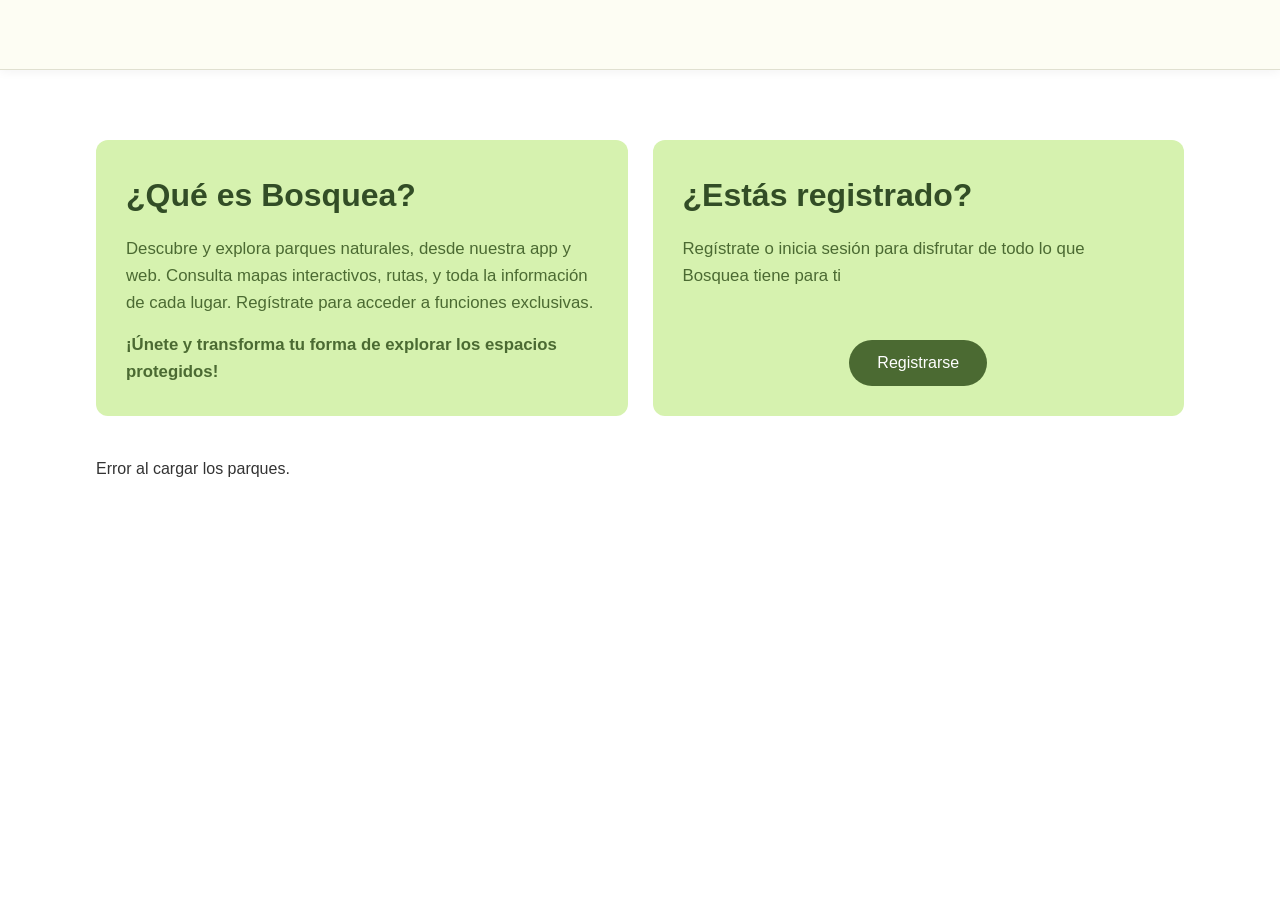
==== commit a2b94ae3: "Ajustes en la WEB" ====
--- a/frontend/web/index.html
+++ b/frontend/web/index.html
@@ -1,13 +1,16 @@
 <!DOCTYPE html>
 <html lang="es">
+
 <head>
     <meta charset="UTF-8">
     <meta name="viewport" content="width=device-width, initial-scale=1.0">
     <title>Bosquea - Explora la Naturaleza</title>
-    <link rel="icon" type="image/png" href="https://raw.githubusercontent.com/MssMunroe/Bosquea/refs/heads/main/frontend/web/assets/img/logo.png">
+    <link rel="icon" type="image/png"
+        href="https://raw.githubusercontent.com/MssMunroe/Bosquea/refs/heads/main/frontend/web/assets/img/logo.png">
     <link rel="stylesheet" href="assets/css/style.css">
     <link rel="stylesheet" href="https://cdnjs.cloudflare.com/ajax/libs/font-awesome/6.0.0/css/all.min.css">
 </head>
+
 <body>
 
     <header class="main-header"></header>
@@ -17,20 +20,20 @@
         <section class="info-section">
             <div class="info-box info-intro">
                 <h2>¿Qué es Bosquea?</h2>
-                <p>Tu guía interactiva para explorar los Parques Naturales. Consulta rutas, mapas y comparte tu experiencia.</p>
-                <p class="highlight">La naturaleza te espera.</p>
+                <p>Descubre y explora parques naturales, desde nuestra app y web. Consulta mapas interactivos, rutas, y
+                    toda la información de cada lugar. Regístrate para acceder a funciones exclusivas.</p>
+                <p class="highlight">¡Únete y transforma tu forma de explorar los espacios protegidos!</p>
             </div>
 
             <div class="info-box info-cta">
-                <h2>Forma parte de la red</h2>
-                <p>Crea tu perfil para guardar tus parques favoritos y registrar tus visitas.</p>
-                <button class="btn-main-action" onclick="window.location.href='./pages/registro.html'">Empezar ahora</button>
+                <h2>¿Estás registrado?</h2>
+                <p>Regístrate o inicia sesión para disfrutar de todo lo que Bosquea tiene para ti</p>
+                <button class="btn-main-action"
+                    onclick="window.location.href='./pages/registro.html'">Registrarse</button>
             </div>
         </section>
 
-        <h2 class="section-title">Parques Destacados</h2>
         <section class="parques-grid" id="contenedor-parques">
-            <p class="loading">Buscando parques...</p>
         </section>
     </main>
 
@@ -39,4 +42,5 @@
     <script src="./assets/js/main.js"></script>
     <script src="./assets/js/parques.js"></script>
 </body>
+
 </html>
--- a/frontend/web/assets/css/style.css
+++ b/frontend/web/assets/css/style.css
@@ -3,22 +3,35 @@
    ========================================= */
 :root {
     /* Paleta de Colores */
-    --green-dark: #4b6a32;      --green-medium: #6c8a4d;    --green-light: #d6f2af;
-    --ocre: #7a5901;            --ocre-dark: #5d4401;       --bg-crema: #fdfdf3;
-    --bg-crema-dark: #e9ede0;   --bg-white: #ffffff;
-    --text-main: #333;          --text-muted: #666;
-    
+    --green-dark: #4b6a32;
+    --green-medium: #324d26;
+    --green-light: #d6f2af;
+    --ocre: #7a5901;
+    --ocre-dark: #5d4401;
+    --bg-crema: #fdfdf3;
+    --bg-crema-dark: #e9ede0;
+    --bg-white: #ffffff;
+    --text-main: #333;
+    --text-muted: #666;
+
     /* Layout */
-    --header-height: 70px;      --max-width: 1600px;
-    --border-radius: 12px;      --shadow-soft: 0 4px 15px rgba(0,0,0,0.05);
-}
-
-* { box-sizing: border-box; margin: 0; padding: 0; }
+    --header-height: 70px;
+    --max-width: 1600px;
+    --border-radius: 12px;
+    --shadow-soft: 0 4px 15px rgba(0, 0, 0, 0.05);
+}
+
+* {
+    box-sizing: border-box;
+    margin: 0;
+    padding: 0;
+}
 
 body {
     font-family: 'Segoe UI', Tahoma, Geneva, Verdana, sans-serif;
     background-color: var(--bg-white);
     color: var(--text-main);
+    margin: 0;
     display: flex;
     flex-direction: column;
     min-height: 100vh;
@@ -27,488 +40,992 @@
 
 main {
     flex: 1 0 auto;
-    margin-top: var(--header-height); 
+    margin-top: var(--header-height);
     padding-bottom: 40px;
 }
 
-a { text-decoration: none; transition: 0.3s; }
-button { cursor: pointer; transition: 0.3s; font-family: inherit; border: none; }
-
-/* =========================================
-   2. NAVEGACIÓN (HEADER)
+a {
+    text-decoration: none;
+    transition: 0.3s;
+}
+
+button {
+    cursor: pointer;
+    transition: 0.3s;
+    font-family: inherit;
+    border: none;
+}
+
+/* =========================================
+   HEADER
    ========================================= */
 .main-header {
     position: fixed;
-    top: 0; width: 100%; height: var(--header-height);
+    top: 0;
+    width: 100%;
+    height: var(--header-height);
     background: var(--bg-crema);
-    display: flex; align-items: center;
+    display: flex;
+    align-items: center;
     z-index: 1000;
-    box-shadow: 0 2px 10px rgba(0,0,0,0.05);
+    box-shadow: 0 2px 10px rgba(0, 0, 0, 0.05);
     border-bottom: 1px solid #e0e0d0;
     transition: all 0.3s ease;
 }
 
 .main-header.scrolled {
     background: rgba(255, 255, 255, 0.95);
-    box-shadow: 0 4px 15px rgba(0,0,0,0.1);
-    padding: 10px 0; /* Un poco más estrecho al hacer scroll */
+    box-shadow: 0 4px 15px rgba(0, 0, 0, 0.1);
+    padding: 10px 0;
+    /* Un poco más estrecho al hacer scroll */
 }
 
 .header-container {
-    width: 90%; max-width: var(--max-width); margin: 0 auto;
-    display: flex; justify-content: space-between; align-items: center;
-}
-
-.logo { display: flex; align-items: center; gap: 15px; }
+    width: 90%;
+    max-width: var(--max-width);
+    margin: 0 auto;
+    display: flex;
+    justify-content: space-between;
+    align-items: center;
+}
+
+.logo {
+    display: flex;
+    align-items: center;
+    gap: 15px;
+}
+
 .logo img {
-    height: 90px; background: white; border-radius: 50%; padding: 1px;
-    box-shadow: 0 4px 8px rgba(0,0,0,0.1); transform: translateY(10px);
+    height: 90px;
+    background: white;
+    border-radius: 50%;
+    padding: 1px;
+    box-shadow: 0 4px 8px rgba(0, 0, 0, 0.1);
+    transform: translateY(10px);
     border: 2px solid var(--bg-crema);
 }
 
 .logo span {
-    font-size: 2.2rem; font-weight: 300; letter-spacing: 4px;
-    color: #444; text-transform: uppercase;
-}
-
-.nav-menu { display: flex; gap: 30px; }
+    font-size: 2.2rem;
+    font-weight: 300;
+    letter-spacing: 4px;
+    color: #444;
+    text-transform: uppercase;
+}
+
+.nav-menu {
+    display: flex;
+    gap: 30px;
+}
+
 .nav-menu a {
-    color: #555; font-weight: 500; display: flex; align-items: center; gap: 8px;
-}
-.nav-menu a:hover, .nav-menu a.active { color: #000; }
-
-/* =========================================
-   3. COMPONENTES REUTILIZABLES (HERO, BOTONES, INPUTS)
+    color: #555;
+    font-weight: 500;
+    display: flex;
+    align-items: center;
+    gap: 8px;
+}
+
+.nav-menu a:hover,
+.nav-menu a.active {
+    color: #000;
+}
+
+/* =========================================
+   COMPONENTES REUTILIZABLES (HERO, BOTONES, INPUTS)
    ========================================= */
 /* Hero & Search */
-.hero-container { width: 80%; max-width: var(--max-width); margin: 100px auto 20px; }
+.hero-container {
+    width: 80%;
+    max-width: var(--max-width);
+    margin: 100px auto 20px;
+}
+
 .hero-box {
-    position: relative; width: 100%; height: 150px;
-    background: linear-gradient(rgba(0,0,0,0.2), rgba(0,0,0,0.2)), 
-                url('https://raw.githubusercontent.com/MssMunroe/Bosquea/refs/heads/main/frontend/web/assets/img/background-hero.jpg') no-repeat center center/cover;
-    border-radius: var(--border-radius); display: flex; justify-content: center; align-items: center;
-}
-.hero-box.small-hero { height: 120px; }
+    position: relative;
+    width: 100%;
+    height: 150px;
+    background: linear-gradient(rgba(0, 0, 0, 0.2), rgba(0, 0, 0, 0.2)),
+        url('https://raw.githubusercontent.com/MssMunroe/Bosquea/refs/heads/main/frontend/web/assets/img/background-hero.jpg') no-repeat center center/cover;
+    border-radius: var(--border-radius);
+    display: flex;
+    justify-content: center;
+    align-items: center;
+}
+
+.hero-box.small-hero {
+    height: 120px;
+}
 
 .search-bar {
-    background: white; width: 70%; max-width: 600px; padding: 12px 25px;
-    border-radius: 10px; display: flex; align-items: center; gap: 15px;
-    box-shadow: 0 4px 15px rgba(0,0,0,0.1);
-}
-.search-bar input { border: none; outline: none; width: 100%; font-size: 1.1rem; }
+    background: white;
+    width: 70%;
+    max-width: 600px;
+    padding: 12px 25px;
+    border-radius: 10px;
+    display: flex;
+    align-items: center;
+    gap: 15px;
+    box-shadow: 0 4px 15px rgba(0, 0, 0, 0.1);
+}
+
+.search-bar input {
+    border: none;
+    outline: none;
+    width: 100%;
+    font-size: 1.1rem;
+}
 
 /* Botones */
-.btn-primary, .btn-register, .btn-visit, .btn-view {
-    background: var(--green-dark); color: white;
-    padding: 10px 25px; border-radius: 20px; font-weight: 600; display: inline-block;
-}
-.btn-primary:hover, .btn-register:hover, .btn-visit:hover, .btn-view:hover { background: var(--green-medium); }
+.btn-primary,
+.btn-register,
+.btn-visit,
+.btn-view {
+    background-color: #436633;
+    color: white;
+    border: none;
+    padding: 8px 18px;
+    font-size: 0.85rem;
+    font-weight: 500;
+    border-radius: 20px;
+    cursor: pointer;
+    align-self: flex-end;
+    /* Lo alinea a la derecha */
+    margin-top: auto;
+    /* Lo pega al fondo de la tarjeta */
+    transition: background-color 0.2s ease;
+}
+
+.btn-primary:hover,
+.btn-register:hover,
+.btn-visit:hover,
+.btn-view:hover {
+    background: var(--green-medium);
+}
 
 .btn-submit-main {
-    background-color: var(--ocre); color: white; width: 100%;
-    padding: 16px; border-radius: 12px; font-size: 1.2rem; font-weight: 600;
-}
-.btn-submit-main:hover { background-color: var(--ocre-dark); transform: translateY(-2px); }
-
-/* Inputs con Icono */
-.input-with-icon { position: relative; display: flex; align-items: center; }
-.input-with-icon input {
-    width: 100%; padding: 12px 15px 12px 50px;
-    border: 1px solid var(--ocre); border-radius: 8px; background: white;
-}
-.input-with-icon i:not(.eye-icon) { position: absolute; left: 15px; color: var(--ocre); }
-.eye-icon { position: absolute; right: 15px; color: var(--ocre); cursor: pointer; }
-
-/* =========================================
-   4. GRIDS Y TARJETAS (PARQUES)
-   ========================================= */
-.content-wrapper { width: 85%; max-width: var(--max-width); margin: 0 auto; padding: 20px 0; }
+    background-color: var(--ocre);
+    color: white;
+    width: 100%;
+    padding: 16px;
+    border-radius: 12px;
+    font-size: 1.2rem;
+    font-weight: 600;
+}
+
+.btn-submit-main:hover {
+    background-color: var(--ocre-dark);
+    transform: translateY(-2px);
+}
+
+
+/* =========================================
+   PÁGINA INICIO
+   ========================================= */
+
+.info-section {
+    display: grid;
+    grid-template-columns: 1fr 1fr;
+    gap: 25px;
+    margin-bottom: 40px;
+}
+
+.info-box {
+    background-color: var(--green-light);
+    /* Verde claro del fondo */
+    border-radius: 12px;
+    padding: 30px;
+    display: flex;
+    flex-direction: column;
+    justify-content: space-between;
+}
+
+.info-box h2 {
+    color: var(--green-medium);
+    /* Verde muy oscuro para los títulos */
+    font-size: 2rem;
+    margin-top: 0;
+    margin-bottom: 15px;
+}
+
+.info-box p {
+    color: var(--green-dark);
+    font-size: 1.05rem;
+    line-height: 1.6;
+    margin: 0 0 15px 0;
+}
+
+.info-box .highlight {
+    font-weight: bold;
+    margin-bottom: 0;
+}
+
+.info-cta {
+    display: flex;
+    flex-direction: column;
+    justify-content: flex-start;
+}
+
+.info-cta .btn-main-action {
+    background-color: var(--green-dark);
+    color: white;
+    border: none;
+    padding: 14px 28px;
+    font-size: 1rem;
+    font-weight: 500;
+    border-radius: 25px;
+    align-self: center;
+    /* Centra el botón horizontalmente */
+    margin-top: auto;
+    /* Lo empuja hacia abajo si hay espacio */
+    transition: background 0.3s;
+}
+
+.info-cta .btn-main-action:hover {
+    background-color: var(--green-medium);
+}
+
+/* =========================================
+    GRIDS Y TARJETAS (PARQUES)
+   ========================================= */
+.content-wrapper {
+    width: 85%;
+    max-width: var(--max-width);
+    margin: 0 auto;
+    padding: 20px 0;
+}
 
 .parques-grid {
-    display: grid; grid-template-columns: repeat(auto-fit, minmax(280px, 1fr));
-    gap: 25px; padding: 40px 0;
+    display: grid;
+    grid-template-columns: repeat(auto-fill, minmax(300px, 1fr));
+    gap: 25px;
+    margin-top: 30px;
 }
 
 .park-card {
-    background: white; border-radius: var(--border-radius); overflow: hidden;
-    box-shadow: var(--shadow-soft); border: 1px solid #eee; display: flex; flex-direction: column;
-}
-
-.park-img { width: 100%; height: 200px; object-fit: cover; }
-.card-body { padding: 20px; flex-grow: 1; }
-.card-header {
-    padding: 15px 20px; display: flex; align-items: center; gap: 12px;
-    background: #f8f9f5; border-bottom: 1px solid #eee;
-}
-.card-icon { width: 30px; height: 30px; object-fit: contain; }
-
-/* Favoritos */
-.fav-button { background: none; font-size: 1.8rem; color: #ccc; }
-.fav-button:hover { transform: scale(1.2); }
-#heart-icon.fas { color: #e74c3c; }
-#heart-icon.active { animation: pulse 0.3s linear; }
-
-@keyframes pulse { 50% { transform: scale(1.4); } }
-
-/* =========================================
-   5. DETALLE DE PARQUE Y RUTAS
-   ========================================= */
-.detail-page { padding-top: 120px; padding-bottom: 60px; }
-
-.detail-title {
-    color: var(--ocre); font-size: 2.5rem; font-weight: 300;
-    border-bottom: 3px solid var(--ocre); margin-bottom: 30px;
-    text-transform: uppercase; letter-spacing: 2px;
-}
-
-.detail-image-container {
-    width: 100%; height: 450px; border-radius: var(--border-radius);
-    overflow: hidden; margin-bottom: 30px; box-shadow: var(--shadow-soft);
-}
-.detail-image-container img { width: 100%; height: 100%; object-fit: cover; transition: 0.5s; }
-
-.detail-data {
-    background-color: var(--bg-crema); padding: 30px;
-    border-radius: var(--border-radius); border-left: 5px solid var(--ocre);
-}
-
-.data-list { list-style: none; }
-.data-list li strong { color: var(--ocre); font-weight: 600; text-decoration: underline; }
-
-.route-item {
-    background-color: var(--bg-crema); border: 1px solid #e2e2d0;
-    border-radius: 8px; padding: 30px 40px; margin-bottom: 30px;
-}
-.route-grid { display: grid; grid-template-columns: 1fr 1.2fr 1.5fr; gap: 20px; }
-
-/* =========================================
-   6. PERFIL DE USUARIO (DASHBOARD)
-   ========================================= */
-.profile-header { position: relative; width: 100%; margin-bottom: 50px; }
-.profile-banner {
-    height: 300px; background-size: cover; background-position: center;
-    border-radius: 8px; position: relative; display: flex; justify-content: center; align-items: center;
-}
-.profile-banner::before {
-    content: ""; position: absolute; top: 0; left: 0; width: 100%; height: 100%;
-    background: rgba(0, 0, 0, 0.2); border-radius: 8px;
-}
-
-.profile-avatar-container {
-    width: 160px; height: 160px; position: absolute; bottom: -80px; left: 50%;
-    transform: translateX(-50%); border: 3px solid var(--green-dark);
-    border-radius: 50%; overflow: hidden; background: white; z-index: 10;
-}
-
-.profile-dashboard {
-    display: grid; grid-template-columns: 320px 1fr; gap: 30px;
-    padding: 40px 0; width: 85%; max-width: var(--max-width); margin: 60px auto 0;
-}
-
-.profile-sidebar { background-color: #e2e7d8; border-radius: 10px; padding: 20px 0; height: fit-content; }
-.sidebar-link {
-    display: flex; align-items: center; padding: 15px 20px;
-    color: var(--text-main); gap: 12px; border-left: 4px solid transparent;
-}
-.sidebar-link.active { background: var(--bg-white); color: var(--ocre); border-left-color: var(--ocre); }
-
-/* Oculta todas por defecto */
-.content-section {
-    display: none;
-}
-
-/* Muestra solo la que tiene la clase active */
-.content-section.active {
-    display: block; /* o grid, o flex */
-}
-
-.logout-style { color: #d9534f !important; border-top: 1px solid #eee; margin-top: 20px; width: 100%; padding: 15px 20px; }
-.logout-style:hover { background-color: #fff1f0; }
-
-/* --- Estructura Principal del Admin --- */
-.admin-dashboard {
-    display: flex;
-    min-height: 80vh;
-    background-color: #f4f7f6;
+    width: 300px;
+    height: 380px;
+    margin: 0 auto;
+    background: #fbf9f4;
+    border: 1px solid #e6e2da;
     border-radius: 12px;
     overflow: hidden;
-    margin: 20px 0;
-    box-shadow: 0 4px 15px rgba(0,0,0,0.1);
-}
-
-/* --- Sidebar (Menú Lateral) --- */
-.admin-dashboard .sidebar {
-    width: 260px;
-    background-color: #2c3e50;
-    color: white;
+    display: flex;
+    flex-direction: column;
+    box-shadow: 0 2px 8px rgba(0, 0, 0, 0.04);
+    box-sizing: border-box;
+}
+
+.park-card .parque-card-header {
+    padding: 12px 16px;
+    font-size: 0.85rem;
+    font-weight: 600;
+    height: 45px;
+    color: #333;
+    display: flex;
+    align-items: center;
+    gap: 6px;
+    background-color: #fbf9f4;
+    box-sizing: border-box;
+}
+
+/* Icono del árbol */
+.park-card .parque-card-header i {
+    color: #436633;
+}
+
+.park-card img {
+    width: 300px;
+    height: 170px;
+    object-fit: cover;
+    display: block;
+}
+
+/* Contenedor de la información */
+.park-card-info {
+    padding: 16px;
+    display: flex;
+    flex-direction: column;
+    flex-grow: 1;
+    overflow: hidden;
+}
+
+/* Título del Parque */
+.park-card-info h3 {
+    margin: 0 0 4px 0;
+    font-size: 1.1rem;
+    color: #111;
+    font-weight: 600;
+}
+
+/* Ubicación */
+.park-card-info .ubicacion {
+    font-size: 0.8rem;
+    color: #767676;
+    margin: 0 0 16px 0;
+}
+
+
+/* =========================================
+   5. DETALLE DE PARQUE Y RUTAS
+   ========================================= */
+.detail-page {
+    padding-top: 120px;
+    padding-bottom: 60px;
+}
+
+.detail-title {
+    color: var(--ocre);
+    font-size: 2.5rem;
+    font-weight: 300;
+    border-bottom: 3px solid var(--ocre);
+    margin-bottom: 30px;
+    text-transform: uppercase;
+    letter-spacing: 2px;
+}
+
+.detail-image-container {
+    width: 100%;
+    height: 450px;
+    border-radius: var(--border-radius);
+    overflow: hidden;
+    margin-bottom: 30px;
+    box-shadow: var(--shadow-soft);
+}
+
+.detail-image-container img {
+    width: 100%;
+    height: 100%;
+    object-fit: cover;
+    transition: 0.5s;
+}
+
+.detail-data {
+    background-color: var(--bg-crema);
+    padding: 30px;
+    border-radius: var(--border-radius);
+    border-left: 5px solid var(--ocre);
+}
+
+.data-list {
+    list-style: none;
+}
+
+.data-list li strong {
+    color: var(--ocre);
+    font-weight: 600;
+    text-decoration: underline;
+}
+
+.route-item {
+    background-color: var(--bg-crema);
+    border: 1px solid #e2e2d0;
+    border-radius: 8px;
+    padding: 30px 40px;
+    margin-bottom: 30px;
+}
+
+.route-grid {
+    display: grid;
+    grid-template-columns: 1fr 1.2fr 1.5fr;
+    gap: 20px;
+}
+
+
+/* =========================================
+   PERFIL DE USUARIO (DASHBOARD)
+   ========================================= */
+
+/* Contenedor de fondo para centrar el login */
+.login-wrapper {
+    display: flex;
+    justify-content: center;
+    align-items: center;
+    padding: 40px 20px;
+}
+
+/* Caja principal del Login */
+.login-box {
+    width: 100%;
+    max-width: 340px;
+    display: flex;
+    flex-direction: column;
+    align-items: center;
+}
+
+.login-box .input-group {
+    width: 100%;
+    position: relative;
+    display: flex;
+    align-items: center;
+    margin-bottom: 24px;
+}
+
+.login-box .input-group input {
+    width: 100%;
+    padding: 16px 20px 16px 55px;
+    font-size: 1.05rem;
+    color: var(--green-medium);
+    background-color: var(--bg-crema);
+    border: 2px solid var(--green-dark);
+    border-radius: 40px;
+    outline: none;
+    box-sizing: border-box;
+    transition: box-shadow 0.2s ease;
+}
+
+/* Icono dentro del Input */
+.login-box .input-group .input-icon-wrapper {
+    position: absolute;
+    left: 22px;
+    display: flex;
+    align-items: center;
+    justify-content: center;
+}
+
+.login-box .input-group .input-icon-wrapper i {
+    font-size: 1.3rem;
+    color: var(--green-medium);
+}
+
+/* Botón Iniciar Sesión */
+.login-box .btn-login-main {
+    width: 100%;
+    padding: 16px;
+    font-size: 1.25rem;
+    font-weight: 500;
+    color: #ffffff;
+    background-color: var(--green-dark);
+    border: none;
+    border-radius: 40px;
+    cursor: pointer;
+    margin-top: 10px;
+    margin-bottom: 15px;
+    box-shadow: 0 4px 10px rgba(67, 102, 51, 0.15);
+    transition: background-color 0.2s ease, transform 0.1s ease;
+}
+
+.login-box .btn-login-main:hover {
+    background-color: var(--green-medium);
+}
+
+.login-box .forgot-pass {
+    font-size: 0.85rem;
+    color: var(--text-main);
+    cursor: pointer;
+    margin: 0 0 35px 0;
+    font-weight: 500;
+    transition: color 0.2s ease;
+}
+
+.login-box .forgot-pass:hover {
+    color: var(--green-dark);
+}
+
+.login-box .signup-prompt {
+    display: flex;
+    gap: 15px;
+    font-size: 0.95rem;
+    color: var(--green-dark);
+    font-weight: 500;
+}
+
+.login-box .signup-prompt a {
+    color: var(--green-dark);
+    text-decoration: none;
+    font-weight: 600;
+    transition: color 0.2s ease;
+}
+
+.login-box .signup-prompt a:hover {
+    color: var(--green-medium);
+    text-decoration: underline;
+}
+
+
+
+/* =========================================
+   REGISTRO
+   ========================================= */
+
+.register-bg {
+    background-color: #ffffff;
+}
+
+.register-wrapper {
+    display: flex;
+    justify-content: center;
+    align-items: center;
+    padding: 50px 20px;
+}
+
+.register-card {
+    width: 100%;
+    max-width: 680px;
+    background: transparent;
+    font-family: 'Segoe UI', Tahoma, Geneva, Verdana, sans-serif;
+}
+
+/* Título de registro */
+.register-title {
+    text-align: center;
+    color: #436633;
+    font-size: 2rem;
+    font-weight: 600;
+    margin-bottom: 35px;
+}
+
+/* Rejilla del Formulario */
+.grid-form {
+    display: grid;
+    grid-template-columns: repeat(2, 1fr);
+    gap: 20px 25px;
+}
+
+.grid-form .full-row {
+    grid-column: span 2;
+}
+
+.grid-form .input-container {
+    position: relative;
+    display: flex;
+    align-items: center;
+    width: 100%;
+}
+
+.grid-form .input-container input {
+    width: 100%;
+    padding: 15px 20px 15px 52px;
+    font-size: 1rem;
+    color: #4f5a47;
+    background-color: #fbf9f4;
+    border: 2px solid var(--green-dark);
+    border-radius: 40px;
+    outline: none;
+    box-sizing: border-box;
+    transition: all 0.2s ease;
+}
+
+.grid-form .input-container input::placeholder {
+    color: #6a7563;
+    font-weight: 500;
+}
+
+.grid-form .input-container .input-icon-wrapper {
+    position: absolute;
+    left: 20px;
+    display: flex;
+    align-items: center;
+    justify-content: center;
+}
+
+.grid-form .input-container .input-icon-wrapper i {
+    font-size: 1.15rem;
+    color: #436633;
+}
+
+/* El ojito para ocultar/mostrar contraseña */
+.grid-form .input-container .eye-icon {
+    position: absolute;
+    right: 20px;
+    color: #6a7563;
+    cursor: pointer;
+    font-size: 1.1rem;
+    transition: color 0.2s ease;
+}
+
+.grid-form .input-container .eye-icon:hover {
+    color: #436633;
+}
+
+/* --- ZONA FOTO DE PERFIL --- */
+.grid-form .drop-zone {
+    border: 2px dashed var(--green-dark);
+    background-color: #fbf9f4;
+    border-radius: 20px;
     padding: 20px;
+    text-align: center;
+    transition: background-color 0.2s ease;
+}
+
+.grid-form .drop-zone-content {
     display: flex;
     flex-direction: column;
-}
-
-.admin-dashboard .sidebar h2 {
+    align-items: center;
+    gap: 10px;
+    cursor: pointer;
+    color: #4f5a47;
+    font-weight: 500;
+    font-size: 0.95rem;
+}
+
+.grid-form .drop-zone-content i {
+    font-size: 2rem;
+    color: #436633;
+}
+
+.grid-form .button-row {
+    display: flex;
+    justify-content: center;
+    margin-top: 15px;
+}
+
+.grid-form .btn-submit-register {
+    width: 100%;
+    max-width: 320px;
+    padding: 16px;
     font-size: 1.2rem;
-    margin-bottom: 30px;
-    padding-bottom: 10px;
-    border-bottom: 1px solid #34495e;
-    text-align: center;
-    color: #27ae60; /* Color corporativo */
-}
-
-.admin-dashboard nav {
-    flex-grow: 1;
-}
-
-/* --- Enlaces del Menú --- */
-.admin-dashboard .sidebar-link {
-    display: block;
-    color: #bdc3c7;
-    text-decoration: none;
-    padding: 12px 15px;
-    margin-bottom: 8px;
-    border-radius: 8px;
-    transition: all 0.3s ease;
+    font-weight: 500;
+    color: #ffffff;
+    background-color: var(--green-dark);
+    border: none;
+    border-radius: 40px;
     cursor: pointer;
-}
-
-.admin-dashboard .sidebar-link:hover {
-    background-color: #34495e;
-    color: white;
-}
-
-.admin-dashboard .sidebar-link.active {
-    background-color: #27ae60;
-    color: white;
-    font-weight: bold;
-}
-
-/* --- Área de Contenido --- */
-.admin-content {
-    flex-grow: 1;
-    padding: 30px;
-    background-color: white;
-}
-
-.admin-header-row {
-    display: flex;
-    justify-content: space-between;
-    align-items: center;
-    margin-bottom: 25px;
-}
-
-/* --- Tarjetas de Informe (XML / Excel) --- */
-.admin-card {
-    background: #fff;
-    padding: 25px;
-    border-radius: 10px;
-    border: 1px solid #e0e0e0;
-    max-width: 500px;
-    text-align: center;
-}
-
-.admin-card h3 {
-    margin-top: 0;
-    color: #2c3e50;
-}
-
-.admin-actions {
-    margin-top: 20px;
-    display: flex;
-    flex-direction: column;
-    gap: 10px;
-}
-
-/* --- Botones Especiales --- */
-.btn-add {
-    background-color: #27ae60;
-    color: white;
-    border: none;
-    padding: 10px 20px;
-    border-radius: 5px;
-    cursor: pointer;
-}
-
-.btn-download {
-    background-color: #1d6f42; /* Color Excel */
-    color: white;
-    border: none;
-    padding: 12px;
-    border-radius: 5px;
-    cursor: pointer;
-    font-weight: bold;
-}
-
-.btn-xml {
-    background-color: #e67e22;
-    color: white;
-    border: none;
-    padding: 10px;
-    border-radius: 5px;
-    cursor: pointer;
-}
-
-.btn-logout-admin {
-    margin-top: 20px;
-    background-color: #c0392b;
-    color: white;
-    border: none;
-    padding: 10px;
-    border-radius: 5px;
-    cursor: pointer;
-}
-
-/* --- Control de Visibilidad (Importante para JS) --- */
-/* Si usas secciones separadas en lugar de borrar el innerHTML */
-.admin-section {
-    display: none;
-}
-
-.admin-section.active {
-    display: block;
-}
-
-/* =========================================
-   7. FORMULARIOS (LOGIN / REGISTRO / COMENTARIOS)
-   ========================================= */
-/* Login */
-.login-wrapper {
-    display: flex; justify-content: center; align-items: center;
-    min-height: calc(100vh - 80px); padding-top: 80px; background-color: #f9fbf7;
-}
-.login-box { width: 100%; max-width: 350px; text-align: center; }
-
-/* Registro */
-.register-bg { background-color: var(--bg-crema-dark); display: flex; justify-content: center; padding: 60px 0; }
-.register-card { background: var(--bg-crema); width: 95%; max-width: 900px; padding: 50px; border-radius: var(--border-radius); }
-.grid-form { display: grid; grid-template-columns: 1fr 1fr; gap: 20px 40px; }
-.full-row { grid-column: span 2; }
-
-/* Comentarios */
-.comments-section { margin-top: 2rem; padding: 1rem; background: #f9f9f9; border-radius: 8px; }
-.comment-card { display: flex; gap: 15px; padding: 15px 0; border-bottom: 1px solid #eee; }
-.comment-avatar { width: 45px; height: 45px; border-radius: 50%; object-fit: cover; }
-
-/* =========================================
-   8. MAPA E INTERACTIVOS
-   ========================================= */
-.map-section { width: 80%; max-width: var(--max-width); margin: 0 auto 80px; position: relative; }
+    box-shadow: 0 4px 10px rgba(67, 102, 51, 0.15);
+    transition: background-color 0.2s ease, transform 0.1s ease;
+}
+
+.grid-form .btn-submit-register:hover {
+    background-color: var(--green-medium);
+}
+
+
+/* =========================================
+   MAPA, MARCADORES Y POPUPS 
+   ========================================= */
+.map-section {
+    width: 100%;
+    max-width: var(--max-width);
+    margin: 0 auto;
+    position: relative;
+}
 
 #map {
-    z-index: 1; /* Valor bajo */
-    width: 100%;
-    height: calc(100vh - 80px); /* Ajusta los 80px según la altura de tu header */
-    margin-top: 80px; /* Empuja el mapa hacia abajo para que no empiece debajo del header */
-}
+    z-index: 1;
+    width: 100%;
+    height: calc(100vh - 80px);
+    margin-top: 80px;
+    background-color: var(--bg-white);
+}
+
 .bosquea-marker {
     display: flex;
     justify-content: center;
     align-items: center;
-}
+    position: relative;
+}
+
+
 
 .pin-shape {
-    width: 30px;
-    height: 30px;
-    background: #27ae60;
+    width: 32px;
+    height: 32px;
+    background: linear-gradient(135deg, var(--green-dark), var(--green-light));
     border-radius: 50% 50% 50% 0;
     transform: rotate(-45deg);
-    border: 2px solid white;
+    border: 2px solid #ffffff;
     position: absolute;
+    z-index: 2;
 }
 
 .pin-number {
     position: relative;
-    color: white;
-    font-weight: bold;
-    z-index: 2;
-    font-family: sans-serif;
+    color: #ffffff;
+    z-index: 3;
+    margin-top: -2px;
+    margin-left: 10px;
+}
+
+.bosquea-marker:hover .pin-shape {
+    transform: rotate(-45deg) scale(1.15);
+    background: linear-gradient(135deg, var(--green-medium), var(--green-dark));
+}
+
+/* --- LEAFLET --- */
+.leaflet-popup-content-wrapper {
+    background: var(--bg-white);
+    color: #333333;
+    border-radius: 12px;
+    padding: 6px;
+    box-shadow: 0 8px 24px rgba(0, 0, 0, 0.15);
+    font-family: 'Segoe UI', Roboto, sans-serif;
+}
+
+.leaflet-popup-content {
+    margin: 12px 14px;
+    line-height: 1.4;
     font-size: 14px;
 }
 
+.leaflet-popup-content b {
+    display: block;
+    font-size: 15px;
+    color: #2c3e50;
+    margin-bottom: 8px;
+}
+
+/* Enlace/Botón interno del popup */
+.leaflet-popup-content .popup-link {
+    background: var(--green-dark);
+    color: var(--bg-white);
+    padding: 6px 14px;
+    border-radius: 6px;
+}
+
+.leaflet-popup-content .popup-link:hover {
+    background: var(--green-dark);
+}
+
+.leaflet-popup-tip {
+    background: var(--bg-white);
+    box-shadow: 0 4px 10px rgba(0, 0, 0, 0.1);
+}
+
+/* --- LEYENDA --- */
 .map-legend-img {
-    max-width: 250px; /* Ajusta el tamaño de tu imagen */
+    max-width: 220px;
     display: block;
-    border-radius: 3px;
-}
-
-.search-bar {
-    position: relative; /* Para que el hijo se posicione respecto a esto */
-}
-
-.search-results-dropdown {
-    position: absolute;
-    top: 100%;
-    left: 0;
-    right: 0;
-    background: white;
-    border-radius: 0 0 10px 10px;
-    box-shadow: 0 4px 15px rgba(0,0,0,0.2);
-    display: none;
-    z-index: 100;
-    max-height: 250px;
-    overflow-y: auto;
-}
-
-.result-item {
-    display: flex;
-    align-items: center;
-    padding: 12px 15px;
+    border-radius: 8px;
+    box-shadow: 0 4px 15px rgba(0, 0, 0, 0.15);
+    border: 2px solid white;
+}
+
+
+/* =========================================
+   8. CARGANDO ANIMADOS
+   ========================================= */
+.loading-state {
+    text-align: center;
+    padding: 40px;
+    color: #4b6a32;
+    font-weight: 600;
+}
+
+/* Spinner básico */
+.spinner {
+    width: 40px;
+    height: 40px;
+    border: 4px solid #f3f3f3;
+    border-top: 4px solid #4b6a32;
+    border-radius: 50%;
+    animation: spin 1s linear infinite;
+    margin: 0 auto 15px;
+}
+
+@keyframes spin {
+    0% {
+        transform: rotate(0deg);
+    }
+
+    100% {
+        transform: rotate(360deg);
+    }
+}
+
+/* =========================================
+   FOOTER
+   ========================================= */
+.footer-container {
+    background-color: #fbf9f4;
+    padding: 30px 50px;
+    display: flex;
+    justify-content: space-between;
+    align-items: center;
+    font-family: 'Segoe UI', Tahoma, Geneva, Verdana, sans-serif;
+    border-top: 1px solid #e6e2da;
+}
+
+/* --- NAVEGACIÓN --- */
+.footer-nav {
+    display: flex;
+    flex-direction: column;
+    gap: 12px;
+}
+
+.footer-nav a {
     text-decoration: none;
-    color: #333;
-    border-bottom: 1px solid #f0f0f0;
+    color: #555555;
+    font-size: 0.95rem;
+    display: flex;
+    align-items: center;
     gap: 10px;
-}
-
-.result-item:hover {
-    background-color: #f9f9f9;
-}
-
-.result-item i {
-    color: #27ae60;
-    width: 20px;
-}
-
-.result-item small {
-    margin-left: auto;
-    color: #999;
-    font-size: 10px;
-    background: #eee;
-    padding: 2px 6px;
-    border-radius: 4px;
-}
-
-/* =========================================
-   8. CARGANDO ANIMADOS
-   ========================================= */
-.loading-state { text-align: center; padding: 40px; color: #4b6a32; font-weight: 600; }
-/* Spinner básico */
-.spinner { 
-    width: 40px; height: 40px; border: 4px solid #f3f3f3; 
-    border-top: 4px solid #4b6a32; border-radius: 50%; 
-    animation: spin 1s linear infinite; margin: 0 auto 15px;
-}
-@keyframes spin { 0% { transform: rotate(0deg); } 100% { transform: rotate(360deg); } }
-
-/* =========================================
-   9. FOOTER Y RESPONSIVE
-   ========================================= */
-.main-footer { padding: 30px 5%; background-color: #f9f9f1; border-top: 1px solid #e0e0d0; }
-.footer-container { max-width: 1200px; margin: 0 auto; display: flex; justify-content: space-between; align-items: center; }
+    transition: color 0.2s ease;
+}
+
+.footer-nav a i {
+    width: 16px;
+    text-align: center;
+    color: #444;
+}
+
+.footer-nav a:hover {
+    color: var(--green-dark);
+}
+
+/* --- DESCARGA ANDROID --- */
+.footer-android {
+    text-align: center;
+    display: flex;
+    flex-direction: column;
+    align-items: center;
+    gap: 10px;
+}
+
+.footer-android p {
+    margin: 0;
+    font-size: 1.2rem;
+    color: #333333;
+}
+
+.android-download {
+    text-decoration: none;
+    color: #333333;
+    font-size: 1.1rem;
+    display: flex;
+    align-items: center;
+    gap: 8px;
+}
+
+.android-icon-large {
+    background-color: var(--green-medium);
+    color: #ffffff;
+    font-size: 1.6rem;
+    padding: 12px;
+    border-radius: 50% 50% 50% 10%;
+    display: inline-flex;
+    justify-content: center;
+    align-items: center;
+    width: 24px;
+    height: 24px;
+    box-shadow: 0 2px 5px rgba(0, 0, 0, 0.1);
+    transition: transform 0.2s ease;
+}
+
+.android-download:hover .android-icon-large {
+    transform: scale(1.05);
+}
+
+/* --- REDES SOCIALES --- */
+.footer-social {
+    display: grid;
+    grid-template-columns: repeat(2, 1fr);
+    gap: 15px 20px;
+}
+
+.footer-social a {
+    color: #1a1a1a;
+    font-size: 1.8rem;
+    text-decoration: none;
+    transition: color 0.2s ease;
+    display: inline-flex;
+    justify-content: center;
+    align-items: center;
+}
+
+.footer-social a:hover {
+    color: var(--green-dark);
+}
+
+/* =========================================
+   RESPONSIVE
+   ========================================= */
 
 @media (max-width: 1024px) {
-    .info-container, .profile-dashboard { grid-template-columns: 1fr; }
-    .route-grid { grid-template-columns: 1fr 1fr; }
+
+    .info-container,
+    .profile-dashboard {
+        grid-template-columns: 1fr;
+    }
+
+    .route-grid {
+        grid-template-columns: 1fr 1fr;
+    }
 }
 
 @media (max-width: 768px) {
-    .main-header { height: auto; padding: 15px 0; position: relative; }
-    .header-container { flex-direction: column; gap: 15px; }
-    .nav-menu { gap: 15px; flex-wrap: wrap; justify-content: center; }
-    .grid-form { grid-template-columns: 1fr; }
-    .full-row { grid-column: span 1; }
-    .detail-image-container { height: 250px; }
+    .main-header {
+        height: auto;
+        padding: 15px 0;
+        position: relative;
+    }
+
+    .header-container {
+        flex-direction: column;
+        gap: 15px;
+    }
+
+    .info-section {
+        grid-template-columns: 1fr;
+    }
+
+    .nav-menu {
+        gap: 15px;
+        flex-wrap: wrap;
+        justify-content: center;
+    }
+
+    .grid-form {
+        grid-template-columns: 1fr;
+    }
+
+    .full-row {
+        grid-column: span 1;
+    }
+
+    .detail-image-container {
+        height: 250px;
+    }
+
+    .footer-container {
+        flex-direction: column;
+        gap: 35px;
+        text-align: center;
+        padding: 40px 20px;
+    }
+
+    .footer-nav {
+        align-items: center;
+    }
+
+    .grid-form {
+        grid-template-columns: 1fr;
+    }
+
+    .grid-form .full-row {
+        grid-column: span 1;
+    }
+
+    .desktop-only {
+        display: none;
+    }
 }
 
 @keyframes fadeInProfile {
-    from { opacity: 0; transform: translateY(10px); }
-    to { opacity: 1; transform: translateY(0); }
+    from {
+        opacity: 0;
+        transform: translateY(10px);
+    }
+
+    to {
+        opacity: 1;
+        transform: translateY(0);
+    }
+}
+
+@keyframes pulse {
+    50% {
+        transform: scale(1.4);
+    }
+}
+
+@keyframes markerPulse {
+    0% {
+        transform: scale(0.5);
+        opacity: 1;
+    }
+
+    100% {
+        transform: scale(3);
+        opacity: 0;
+    }
 }
